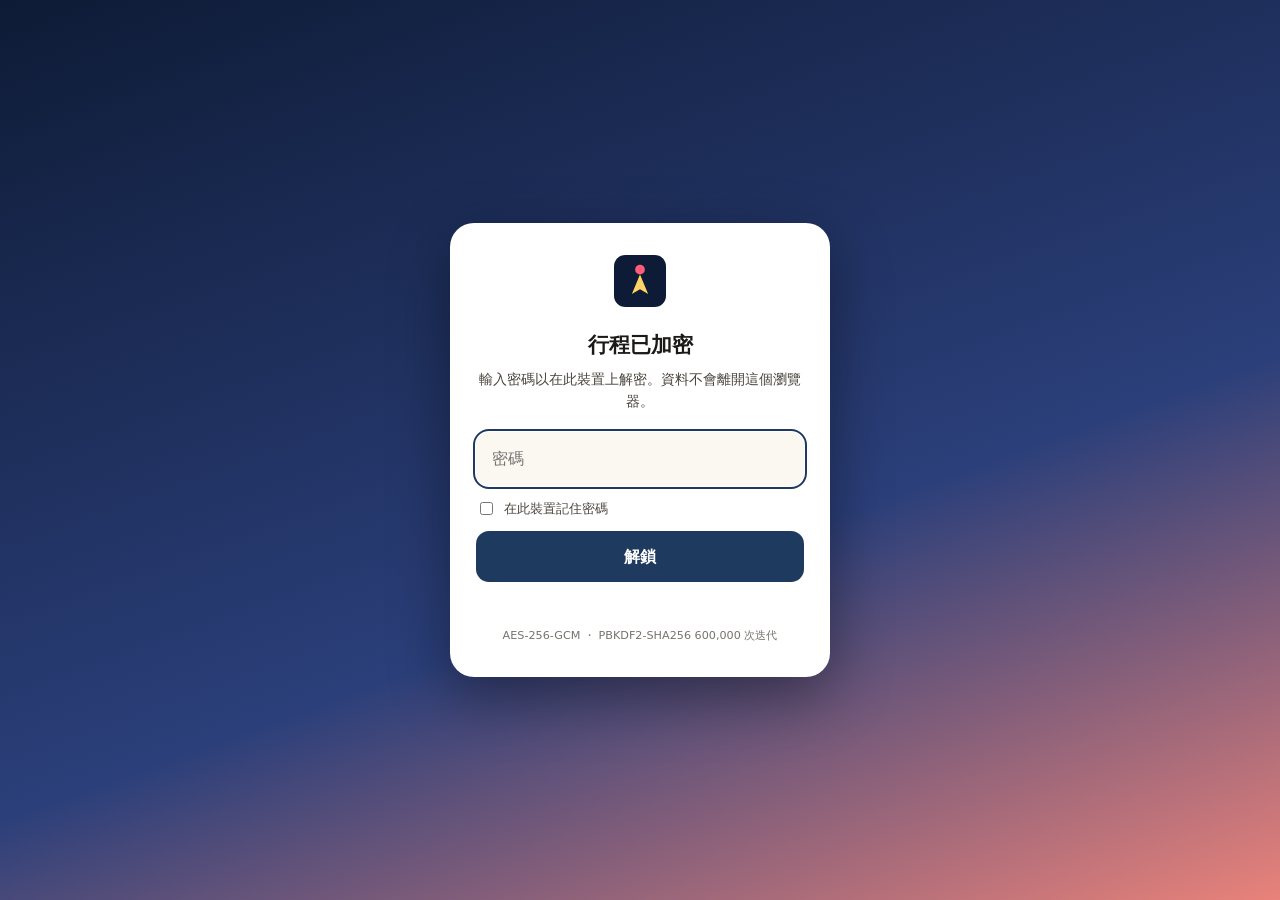
==== docs/index.html @ 2b0951d0 "Add encrypted static web version of the itinerary The Android APK could not be delivered to a phone " ====
<!DOCTYPE html>
<html lang="zh-Hant">
<head>
<meta charset="utf-8">
<meta name="viewport" content="width=device-width, initial-scale=1, viewport-fit=cover">
<!--
  攻擊面最小化：只允許同源資源，無任何第三方來源，
  禁止 inline script／eval、禁止被 iframe 嵌入、禁止表單送出。
-->
<meta http-equiv="Content-Security-Policy" content="
  default-src 'none';
  script-src 'self';
  style-src 'self';
  img-src 'self' data:;
  connect-src 'self';
  font-src 'self';
  base-uri 'none';
  form-action 'none';
  frame-ancestors 'none';
  object-src 'none';
  manifest-src 'self'">
<meta name="robots" content="noindex, nofollow, noarchive, nosnippet, noimageindex">
<meta name="referrer" content="no-referrer">
<meta name="color-scheme" content="light dark">
<meta name="theme-color" content="#0E1B36">
<title>行程</title>
<link rel="stylesheet" href="style.css">
<link rel="icon" href="data:image/svg+xml,<svg xmlns='http://www.w3.org/2000/svg' viewBox='0 0 32 32'><rect width='32' height='32' rx='7' fill='%230E1B36'/><circle cx='16' cy='9' r='3' fill='%23FF5C7A'/><path d='M16 12 L21 24 L16 21 L11 24 Z' fill='%23FFD166'/></svg>">
</head>
<body>

<!-- 解鎖畫面：資料在通過這一關之前都還是密文 -->
<div id="lock">
  <div class="lock-card">
    <div class="lock-mark" aria-hidden="true">
      <svg viewBox="0 0 32 32" width="52" height="52">
        <rect width="32" height="32" rx="7" fill="#0E1B36"/>
        <circle cx="16" cy="9" r="3" fill="#FF5C7A"/>
        <path d="M16 12 L21 24 L16 21 L11 24 Z" fill="#FFD166"/>
      </svg>
    </div>
    <h1>行程已加密</h1>
    <p class="lock-hint">輸入密碼以在此裝置上解密。資料不會離開這個瀏覽器。</p>
    <form id="lock-form" autocomplete="off">
      <input id="pass" type="password" placeholder="密碼" autocomplete="current-password"
             spellcheck="false" autocapitalize="none" aria-label="密碼">
      <label class="remember">
        <input type="checkbox" id="remember"> 在此裝置記住密碼
      </label>
      <button type="submit" id="unlock">解鎖</button>
    </form>
    <p id="lock-err" class="lock-err" role="alert"></p>
    <p class="lock-foot">AES-256-GCM ・ PBKDF2-SHA256 600,000 次迭代</p>
  </div>
</div>

<!-- 主畫面 -->
<div id="app" hidden>
  <main id="view"></main>
  <nav id="tabs">
    <button data-route="#/home" class="tab">
      <svg viewBox="0 0 24 24" aria-hidden="true"><path d="M7 2v2H4a2 2 0 0 0-2 2v14a2 2 0 0 0 2 2h16a2 2 0 0 0 2-2V6a2 2 0 0 0-2-2h-3V2h-2v2H9V2H7zm13 8v10H4V10h16z"/></svg>
      <span>行程</span>
    </button>
    <button data-route="#/spots" class="tab">
      <svg viewBox="0 0 24 24" aria-hidden="true"><path d="M12 2a10 10 0 1 0 0 20 10 10 0 0 0 0-20zm3.5 6.5-2 5-5 2 2-5 5-2z"/></svg>
      <span>景點</span>
    </button>
    <button data-route="#/checklist" class="tab">
      <svg viewBox="0 0 24 24" aria-hidden="true"><path d="M19 3H5a2 2 0 0 0-2 2v14a2 2 0 0 0 2 2h14a2 2 0 0 0 2-2V5a2 2 0 0 0-2-2zm-9 14-4-4 1.4-1.4L10 14.2l6.6-6.6L18 9l-8 8z"/></svg>
      <span>準備</span>
    </button>
  </nav>
</div>

<script src="app.js"></script>
</body>
</html>
---- docs/style.css ----
/* 東京2026 — 行程網站。配色沿用 App 的 Material 3 色盤。 */

:root {
  --primary: #1E3A5F;
  --on-primary: #ffffff;
  --secondary: #E8607A;
  --tertiary: #E0A32E;
  --bg: #FBF7F1;
  --on-bg: #1B1A18;
  --surface: #ffffff;
  --on-surface: #1B1A18;
  --surface-variant: #EFE7DA;
  --on-surface-variant: #4A453D;
  --ok: #2FA85F;
  --radius: 18px;
  --shadow: 0 1px 3px rgba(0,0,0,.10), 0 6px 18px rgba(0,0,0,.05);
  --tabbar: 62px;
}

@media (prefers-color-scheme: dark) {
  :root {
    --primary: #9EC1F0;
    --on-primary: #0B1B2E;
    --secondary: #FF97AA;
    --tertiary: #E0A32E;
    --bg: #14161A;
    --on-bg: #ECE6DE;
    --surface: #1D2026;
    --on-surface: #ECE6DE;
    --surface-variant: #2A2F38;
    --on-surface-variant: #C7C1B8;
    --shadow: 0 1px 3px rgba(0,0,0,.5), 0 6px 18px rgba(0,0,0,.35);
  }
}

* { box-sizing: border-box; -webkit-tap-highlight-color: transparent; }

html, body {
  margin: 0; padding: 0;
  background: var(--bg); color: var(--on-bg);
  font-family: system-ui, -apple-system, "Noto Sans TC", "Hiragino Sans",
               "Microsoft JhengHei", sans-serif;
  line-height: 1.6;
  overscroll-behavior-y: none;
}

button { font: inherit; color: inherit; cursor: pointer; }
a { color: var(--primary); }

/* ---------- 解鎖畫面 ---------- */
#lock {
  position: fixed; inset: 0; z-index: 100;
  display: flex; align-items: center; justify-content: center;
  padding: 24px;
  background: linear-gradient(160deg, #0E1B36, #2B3F7A 60%, #E9827A);
}
.lock-card {
  width: 100%; max-width: 380px;
  background: var(--surface); color: var(--on-surface);
  border-radius: 24px; padding: 32px 26px;
  box-shadow: 0 20px 60px rgba(0,0,0,.4);
  text-align: center;
}
.lock-mark { margin-bottom: 14px; }
.lock-card h1 { margin: 0 0 6px; font-size: 1.3rem; }
.lock-hint { margin: 0 0 20px; font-size: .86rem; color: var(--on-surface-variant); }
#lock-form { display: flex; flex-direction: column; gap: 12px; }
#pass {
  font: inherit; padding: 13px 15px;
  border: 1.5px solid var(--surface-variant); border-radius: 13px;
  background: var(--bg); color: var(--on-bg);
}
#pass:focus { outline: 2px solid var(--primary); outline-offset: 1px; border-color: transparent; }
.remember {
  display: flex; align-items: center; gap: 8px;
  font-size: .82rem; color: var(--on-surface-variant); text-align: left;
}
#unlock {
  padding: 13px; border: 0; border-radius: 13px;
  background: var(--primary); color: var(--on-primary); font-weight: 700;
}
#unlock:disabled { opacity: .6; }
.lock-err { min-height: 1.2em; margin: 12px 0 0; color: var(--secondary); font-size: .85rem; }
.lock-foot { margin: 16px 0 0; font-size: .7rem; color: var(--on-surface-variant); opacity: .75; }

/* ---------- 版面 ---------- */
#view { padding-bottom: calc(var(--tabbar) + env(safe-area-inset-bottom) + 16px); }

#tabs {
  position: fixed; left: 0; right: 0; bottom: 0; z-index: 50;
  display: flex; background: var(--surface);
  border-top: 1px solid var(--surface-variant);
  padding-bottom: env(safe-area-inset-bottom);
}
.tab {
  flex: 1; border: 0; background: none;
  display: flex; flex-direction: column; align-items: center; gap: 2px;
  padding: 8px 0 6px; color: var(--on-surface-variant); font-size: .7rem;
}
.tab svg { width: 23px; height: 23px; fill: currentColor; }
.tab[aria-current="page"] { color: var(--primary); font-weight: 700; }

/* ---------- 主視覺 ---------- */
.hero { position: relative; height: 210px; overflow: hidden; }
.hero.small { height: 130px; }
.hero img { width: 100%; height: 100%; object-fit: cover; display: block; }
.hero .scrim {
  position: absolute; inset: 0;
  background: linear-gradient(to bottom, transparent 0%, rgba(0,0,0,.15) 45%, rgba(0,0,0,.62) 100%);
}
.hero .cap { position: absolute; left: 20px; bottom: 16px; right: 20px; color: #fff; }
.hero .cap h1 { margin: 0; font-size: 1.35rem; }
.hero .cap h2 { margin: 0; font-size: 1.05rem; }
.hero .cap p { margin: 2px 0 0; font-size: .85rem; opacity: .92; }
.hero .corner { position: absolute; top: 12px; right: 12px; }

/* ---------- 元件 ---------- */
.card {
  background: var(--surface); border-radius: var(--radius);
  margin: 12px 16px; box-shadow: var(--shadow); overflow: hidden;
}
.card.tap { cursor: pointer; }
.card-pad { padding: 16px; }

.card-title {
  display: flex; align-items: center; gap: 8px;
  font-weight: 700; margin-bottom: 10px;
}
.card-title::before {
  content: ""; width: 4px; height: 18px; border-radius: 2px;
  background: var(--accent, var(--primary));
}

.pill {
  display: inline-block; padding: 4px 10px; border-radius: 999px;
  font-size: .74rem; font-weight: 500; white-space: nowrap;
}
.row { display: flex; gap: 8px; align-items: center; }
.wrap { flex-wrap: wrap; }
.scroll-x {
  display: flex; gap: 8px; overflow-x: auto; padding-bottom: 4px;
  scrollbar-width: none;
}
.scroll-x::-webkit-scrollbar { display: none; }

.section-title {
  margin: 20px 20px 2px; font-size: 1.15rem; font-weight: 700;
}

ul.bullets { margin: 0; padding: 0; list-style: none; }
ul.bullets li {
  display: flex; gap: 6px; margin-bottom: 8px; font-size: .9rem; line-height: 1.55;
}
ul.bullets li::before { content: attr(data-b); flex: none; opacity: .85; }
ul.bullets li:last-child { margin-bottom: 0; }

.stats { display: flex; gap: 10px; margin: 16px; }
.stat {
  flex: 1; background: var(--surface); border-radius: 16px;
  padding: 14px; box-shadow: var(--shadow);
}
.stat b { display: block; font-size: 1.3rem; }
.stat span { font-size: .74rem; color: var(--on-surface-variant); }

/* 展開／收合 */
details.exp { background: var(--surface); }
details.exp > summary {
  list-style: none; cursor: pointer; padding: 16px;
  display: flex; align-items: center; gap: 8px; font-weight: 700;
}
details.exp > summary::-webkit-details-marker { display: none; }
details.exp > summary::before {
  content: ""; width: 4px; height: 18px; border-radius: 2px;
  background: var(--accent, var(--primary)); flex: none;
}
details.exp > summary .chev { margin-left: auto; transition: transform .18s; }
details.exp[open] > summary .chev { transform: rotate(180deg); }
details.exp .body { padding: 0 16px 16px; }

/* 行程動線 */
.timeline { padding: 4px 0; }
.leg {
  display: flex; gap: 10px; padding: 8px 16px;
  font-size: .82rem; color: var(--on-surface-variant);
}
.leg .line { flex: none; width: 2px; background: var(--surface-variant); margin-left: 15px; }
.stop { display: flex; gap: 12px; padding: 4px 16px 4px; }
.stop .time {
  flex: none; width: 46px; font-weight: 700; color: var(--primary); font-size: .86rem; padding-top: 2px;
}
.stop .body { flex: 1; min-width: 0; }
.stop img, .stop .noimg {
  width: 100%; height: 92px; object-fit: cover; border-radius: 12px; display: block;
  background: var(--surface-variant);
}

/* 搜尋 */
.searchbar { padding: 12px 16px 4px; }
.searchbar input {
  width: 100%; font: inherit; padding: 12px 14px;
  border: 1.5px solid var(--surface-variant); border-radius: 13px;
  background: var(--surface); color: var(--on-surface);
}
.searchbar input:focus { outline: 2px solid var(--primary); outline-offset: 1px; }

.chips { display: flex; gap: 7px; overflow-x: auto; padding: 10px 16px; scrollbar-width: none; }
.chips::-webkit-scrollbar { display: none; }
.chip {
  border: 1.5px solid var(--surface-variant); background: var(--surface);
  border-radius: 999px; padding: 6px 13px; font-size: .8rem; white-space: nowrap;
}
.chip[aria-pressed="true"] { background: var(--primary); color: var(--on-primary); border-color: var(--primary); }

/* 景點列 */
.spot-row { display: flex; gap: 12px; align-items: center; padding: 10px 16px; }
.spot-row img, .spot-row .noimg {
  width: 66px; height: 66px; flex: none; object-fit: cover; border-radius: 13px;
  background: var(--surface-variant);
}
.spot-row .meta { flex: 1; min-width: 0; }
.spot-row .meta b { display: block; }
.spot-row .meta small { color: var(--on-surface-variant); }

/* 頂列 */
.topbar {
  position: sticky; top: 0; z-index: 20;
  display: flex; align-items: center; gap: 6px;
  padding: 10px 8px; background: var(--bg);
  border-bottom: 1px solid var(--surface-variant);
}
.topbar h2 { flex: 1; margin: 0; font-size: 1.02rem; min-width: 0;
  overflow: hidden; text-overflow: ellipsis; white-space: nowrap; }
.iconbtn {
  border: 0; background: none; padding: 8px; border-radius: 50%;
  display: inline-flex; line-height: 0;
}
.iconbtn svg { width: 23px; height: 23px; fill: currentColor; }
.iconbtn:hover { background: var(--surface-variant); }

/* 動作按鈕 */
.actions { display: flex; gap: 10px; padding: 16px; }
.btn {
  flex: 1; border: 0; border-radius: 14px; padding: 11px 8px;
  display: inline-flex; align-items: center; justify-content: center; gap: 6px;
  font-size: .88rem; font-weight: 600; text-decoration: none;
  background: var(--primary); color: var(--on-primary);
}
.btn.outline { background: transparent; color: var(--primary); box-shadow: inset 0 0 0 1.5px var(--primary); }
.btn.gold { background: var(--tertiary); color: #1B1A18; }
.btn svg { width: 17px; height: 17px; fill: currentColor; }

/* 清單 */
.check-item { display: flex; gap: 12px; padding: 12px 16px; align-items: flex-start; }
.check-item .box {
  flex: none; width: 22px; height: 22px; border-radius: 6px; margin-top: 2px;
  border: 2px solid var(--on-surface-variant); display: grid; place-items: center;
}
.check-item[aria-checked="true"] .box { background: var(--ok); border-color: var(--ok); }
.check-item[aria-checked="true"] .box svg { display: block; }
.check-item .box svg { display: none; width: 14px; height: 14px; fill: #fff; }
.check-item[aria-checked="true"] .txt { text-decoration: line-through; opacity: .55; }
.check-item .txt { font-size: .9rem; }

.bar { height: 8px; border-radius: 4px; background: var(--primary); opacity: .78; }
.bar-track { flex: 1; height: 8px; border-radius: 4px; background: var(--surface-variant); overflow: hidden; }

.foot { padding: 20px; font-size: .78rem; color: var(--on-surface-variant); }
.credit { padding: 6px 20px 0; font-size: .72rem; color: var(--on-surface-variant); }
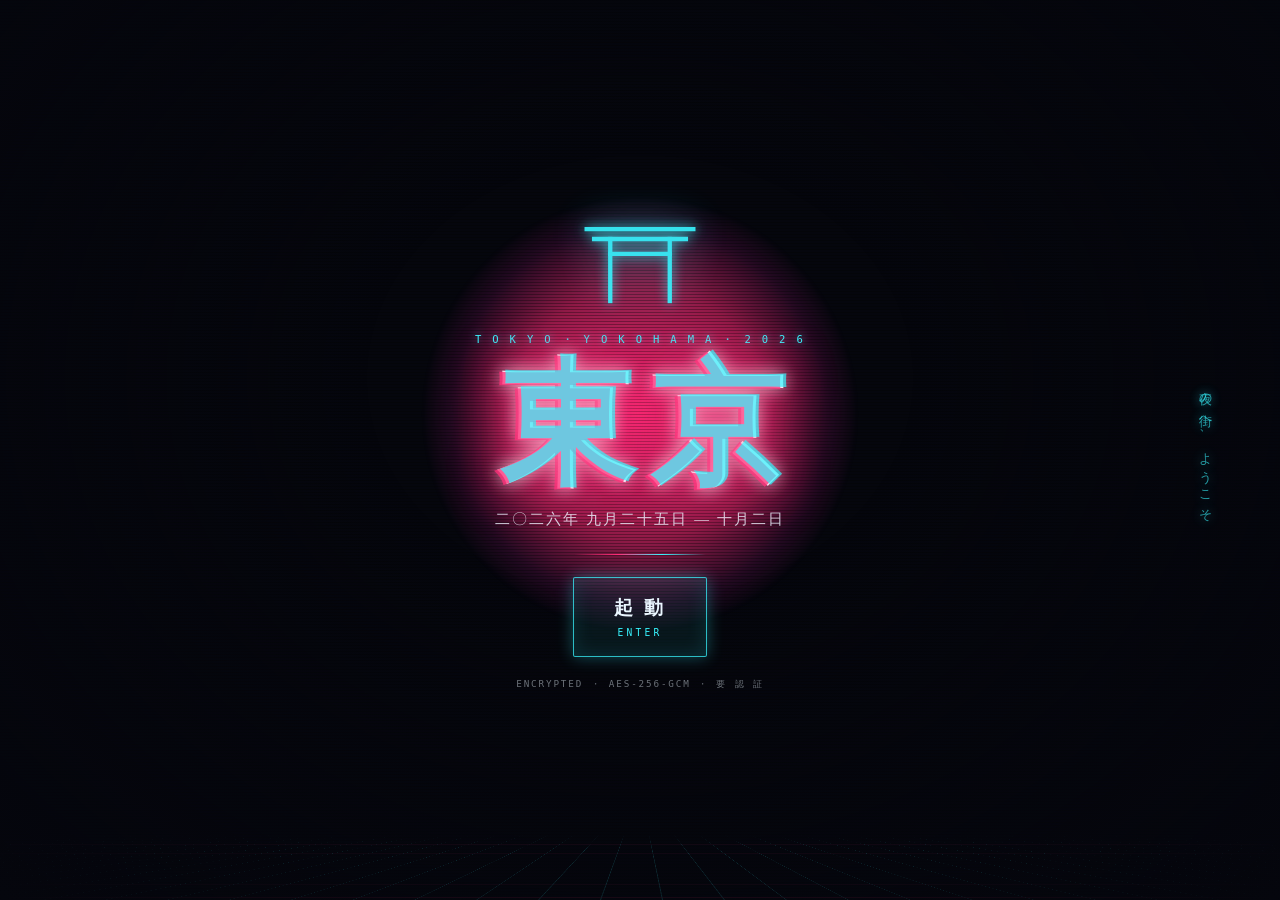
==== commit 6717e0b8: "Add a cyberpunk entry screen ahead of the unlock The site opened straight onto the password prompt, " ====
--- a/docs/index.html
+++ b/docs/index.html
@@ -16,9 +16,10 @@
   font-src 'self';
   base-uri 'none';
   form-action 'none';
-  frame-ancestors 'none';
   object-src 'none';
   manifest-src 'self'">
+<!-- frame-ancestors 依規格只有經 HTTP 標頭下達才有效，而 GitHub Pages 無法自訂標頭；
+     防點擊劫持改由 app.js 開頭的 frame guard 負責。 -->
 <meta name="robots" content="noindex, nofollow, noarchive, nosnippet, noimageindex">
 <meta name="referrer" content="no-referrer">
 <meta name="color-scheme" content="light dark">
@@ -29,8 +30,44 @@
 </head>
 <body>
 
+<!-- 入口畫面：點擊「起動」之後才進入解鎖，行程在此之前完全不出現。
+     視覺全以 CSS 與 inline SVG 繪製，未引入任何外部字型或圖檔（CSP 只允許同源）。 -->
+<div id="gate">
+  <div class="gate-bg" aria-hidden="true">
+    <div class="gate-sun"></div>
+    <div class="gate-grid"></div>
+    <div class="gate-scan"></div>
+    <div class="gate-vignette"></div>
+  </div>
+
+  <div class="gate-inner">
+    <div aria-hidden="true" class="gate-torii">
+      <svg viewBox="0 0 200 160">
+        <g fill="none" stroke="currentColor" stroke-width="7" stroke-linecap="square">
+          <path d="M14 34 H186"/>
+          <path d="M26 50 H174"/>
+          <path d="M52 50 V150"/>
+          <path d="M148 50 V150"/>
+          <path d="M52 74 H148"/>
+        </g>
+      </svg>
+    </div>
+    <p class="gate-kicker">T O K Y O ・ Y O K O H A M A ・ 2 0 2 6</p>
+    <h1 class="gate-title" data-text="東京">東京</h1>
+    <p class="gate-sub">二〇二六年 九月二十五日 — 十月二日</p>
+    <p class="gate-rule" aria-hidden="true"></p>
+    <button id="gate-enter" class="gate-enter" type="button">
+      <span class="gate-enter-ja">起 動</span>
+      <span class="gate-enter-en">ENTER</span>
+    </button>
+    <p class="gate-foot">ENCRYPTED ・ AES-256-GCM ・ 要 認 証</p>
+  </div>
+
+  <p class="gate-vert" aria-hidden="true">夜の街へ、ようこそ</p>
+</div>
+
 <!-- 解鎖畫面：資料在通過這一關之前都還是密文 -->
-<div id="lock">
+<div id="lock" hidden>
   <div class="lock-card">
     <div class="lock-mark" aria-hidden="true">
       <svg viewBox="0 0 32 32" width="52" height="52">
--- a/docs/style.css
+++ b/docs/style.css
@@ -12,6 +12,7 @@
   --surface-variant: #EFE7DA;
   --on-surface-variant: #4A453D;
   --ok: #2FA85F;
+  --eat: #C8791E;
   --radius: 18px;
   --shadow: 0 1px 3px rgba(0,0,0,.10), 0 6px 18px rgba(0,0,0,.05);
   --tabbar: 62px;
@@ -29,11 +30,19 @@
     --on-surface: #ECE6DE;
     --surface-variant: #2A2F38;
     --on-surface-variant: #C7C1B8;
+    --eat: #E9A94C;
     --shadow: 0 1px 3px rgba(0,0,0,.5), 0 6px 18px rgba(0,0,0,.35);
   }
 }
 
 * { box-sizing: border-box; -webkit-tap-highlight-color: transparent; }
+
+/* 圖片一律不得超出容器；未套用尺寸規則時也不會撐破版面 */
+img { max-width: 100%; }
+
+/* SVG 沒有明確尺寸時會以預設值撐破版面（.chev 就曾如此）。
+   這是保底值，個別規則仍可覆寫。 */
+svg { width: 22px; height: 22px; flex: none; }
 
 html, body {
   margin: 0; padding: 0;
@@ -62,6 +71,7 @@
   text-align: center;
 }
 .lock-mark { margin-bottom: 14px; }
+.lock-mark svg { width: 52px; height: 52px; }   /* 覆寫全域 svg 保底尺寸 */
 .lock-card h1 { margin: 0 0 6px; font-size: 1.3rem; }
 .lock-hint { margin: 0 0 20px; font-size: .86rem; color: var(--on-surface-variant); }
 #lock-form { display: flex; flex-direction: column; gap: 12px; }
@@ -102,11 +112,13 @@
 
 /* ---------- 主視覺 ---------- */
 .hero { position: relative; height: 210px; overflow: hidden; }
-.hero.small { height: 130px; }
-.hero img { width: 100%; height: 100%; object-fit: cover; display: block; }
+.hero.small { height: 150px; }
+/* 有照片時是 <img>，沒有照片時是漸層的 <div class="noimg">，兩者都要撐滿 */
+.hero img, .hero .noimg { width: 100%; height: 100%; object-fit: cover; display: block; }
 .hero .scrim {
   position: absolute; inset: 0;
-  background: linear-gradient(to bottom, transparent 0%, rgba(0,0,0,.15) 45%, rgba(0,0,0,.62) 100%);
+  background: linear-gradient(to bottom,
+    transparent 0%, rgba(0,0,0,.18) 32%, rgba(0,0,0,.52) 66%, rgba(0,0,0,.76) 100%);
 }
 .hero .cap { position: absolute; left: 20px; bottom: 16px; right: 20px; color: #fff; }
 .hero .cap h1 { margin: 0; font-size: 1.35rem; }
@@ -173,7 +185,10 @@
   content: ""; width: 4px; height: 18px; border-radius: 2px;
   background: var(--accent, var(--primary)); flex: none;
 }
-details.exp > summary .chev { margin-left: auto; transition: transform .18s; }
+details.exp > summary .chev {
+  margin-left: auto; flex: none; width: 22px; height: 22px;
+  fill: var(--on-surface-variant); transition: transform .18s;
+}
 details.exp[open] > summary .chev { transform: rotate(180deg); }
 details.exp .body { padding: 0 16px 16px; }
 
@@ -191,6 +206,12 @@
 .stop .body { flex: 1; min-width: 0; }
 .stop img, .stop .noimg {
   width: 100%; height: 92px; object-fit: cover; border-radius: 12px; display: block;
+  background: var(--surface-variant);
+}
+
+/* 首頁日卡片裡的橫向縮圖（96px 寬的格子） */
+.thumb {
+  width: 100%; height: 60px; object-fit: cover; border-radius: 12px; display: block;
   background: var(--surface-variant);
 }
 
@@ -266,3 +287,307 @@
 
 .foot { padding: 20px; font-size: .78rem; color: var(--on-surface-variant); }
 .credit { padding: 6px 20px 0; font-size: .72rem; color: var(--on-surface-variant); }
+
+/* ============ 主視覺插畫 ============ */
+.hero.illus { height: 210px; background: #F3D9C8; }
+.hero.illus img { object-position: center 38%; }
+/* 插畫底部是淺色波紋，需要比照片更深的漸層才壓得住白字 */
+.hero.illus .scrim {
+  background: linear-gradient(to bottom,
+    transparent 0%, rgba(30, 42, 58, .10) 40%,
+    rgba(30, 42, 58, .48) 74%, rgba(22, 32, 46, .74) 100%);
+}
+.hero.illus .cap { text-shadow: 0 1px 8px rgba(20, 28, 40, .55); }
+.hero.zoomable { cursor: zoom-in; }
+
+/* ============ 打卡進度環 ============ */
+.ringwrap { line-height: 0; }
+.ring { width: 46px; height: 46px; }
+.ring .track { fill: none; stroke: var(--surface-variant); stroke-width: 5; }
+.ring .fill {
+  fill: none; stroke: var(--primary); stroke-width: 5; stroke-linecap: round;
+  transform: rotate(-90deg); transform-origin: 50% 50%;
+  transition: stroke-dashoffset .9s cubic-bezier(.2,.8,.2,1);
+}
+.ring .rt {
+  font-size: 13px; font-weight: 700; fill: var(--on-surface);
+  text-anchor: middle; dominant-baseline: central;
+}
+.accent-gold { color: var(--tertiary); }
+.accent-pink { color: var(--secondary); }
+
+/* ============ 色系提示清單 ============ */
+ul.notes { margin: 0; padding: 0; list-style: none; }
+ul.notes li {
+  display: flex; gap: 9px; align-items: flex-start;
+  padding: 7px 0; font-size: .88rem; line-height: 1.6;
+}
+ul.notes li + li { border-top: 1px solid color-mix(in srgb, var(--on-surface-variant) 14%, transparent); }
+.ni { width: 17px; height: 17px; flex: none; margin-top: 3px; }
+
+/* ============ 重點格線 ============ */
+dl.facts {
+  display: grid; grid-template-columns: auto 1fr; gap: 9px 12px;
+  margin: 0; align-items: baseline;
+}
+dl.facts dt {
+  display: flex; align-items: center; gap: 6px;
+  font-size: .8rem; font-weight: 600; color: var(--on-surface-variant); white-space: nowrap;
+}
+dl.facts dd { margin: 0; font-size: .88rem; line-height: 1.55; }
+.fi { width: 16px; height: 16px; flex: none; }
+
+/* ============ 可收合區塊 ============ */
+details.exp > summary .eh { width: 19px; height: 19px; flex: none; }
+details.exp > summary .et { font-weight: 700; }
+details.exp > summary::before { display: none; }
+details.exp .body { animation: slidein .22s ease; }
+@keyframes slidein { from { opacity: 0; transform: translateY(-5px); } to { opacity: 1; transform: none; } }
+
+/* ============ 移動時間長條 ============ */
+.barrow { display: flex; gap: 8px; align-items: center; margin-bottom: 9px; }
+.blabel { width: 30px; font-weight: 700; color: var(--primary); font-size: .8rem; }
+.bval { font-size: .78rem; color: var(--on-surface-variant); width: 50px; text-align: right; }
+.bar { width: 0; transition: width .8s cubic-bezier(.2,.8,.2,1); }
+
+.dsum { font-size: .84rem; color: var(--on-surface-variant); margin-top: 2px; }
+.hint {
+  margin: 10px 0 0; font-size: .78rem; line-height: 1.5;
+  color: var(--on-surface-variant);
+}
+
+/* ============ 文字截斷，維持可掃讀 ============ */
+.clamp2 {
+  display: -webkit-box; -webkit-line-clamp: 2; -webkit-box-orient: vertical;
+  overflow: hidden;
+}
+
+/* ============ 互動回饋 ============ */
+.tap, .card.tap, details.exp > summary, .chip, .btn, .spot-row, .check-item, .stop {
+  transition: transform .12s ease, background-color .15s ease, box-shadow .15s ease;
+}
+.tap:active, .card.tap:active, .btn:active, .stat.tap:active { transform: scale(.977); }
+.spot-row:active, .check-item:active, .stop:active { background: var(--surface-variant); }
+details.exp > summary:active { background: color-mix(in srgb, var(--accent) 8%, transparent); }
+
+#view { opacity: 0; transform: translateY(6px); }
+#view.in { opacity: 1; transform: none; transition: opacity .24s ease, transform .24s ease; }
+
+@media (prefers-reduced-motion: reduce) {
+  *, *::before, *::after { animation-duration: .01ms !important; transition-duration: .01ms !important; }
+  #view { opacity: 1; transform: none; }
+  .bar { transition: none; }
+}
+
+/* ============ 照片全螢幕 ============ */
+.lb {
+  position: fixed; inset: 0; z-index: 200;
+  display: flex; flex-direction: column; align-items: center; justify-content: center;
+  gap: 12px; padding: 20px; background: rgba(10, 10, 14, .93);
+  opacity: 0; transition: opacity .2s ease; cursor: zoom-out;
+}
+.lb.on { opacity: 1; }
+.lb img {
+  max-width: 100%; max-height: 76vh; border-radius: 12px;
+  transform: scale(.97); transition: transform .22s cubic-bezier(.2,.8,.2,1);
+}
+.lb.on img { transform: none; }
+.lb-c { margin: 0; color: #d8d2ca; font-size: .74rem; text-align: center; }
+.lb-x { position: absolute; top: 12px; right: 12px; color: #fff; }
+
+/* ---------- 入口畫面（和風 × 賽博龐克） ----------
+   全部以 CSS 與 inline SVG 繪製：CSP 的 default-src 'none' 不允許任何外部
+   字型或圖檔，因此字體只能取系統既有的明朝／黑體，霓虹與網格一律用漸層做。 */
+
+#gate {
+  position: fixed; inset: 0; z-index: 200;
+  display: flex; align-items: center; justify-content: center;
+  overflow: hidden;
+  background: #05060D;
+  color: #EAF6FF;
+  opacity: 1;
+  transition: opacity .38s ease, transform .38s ease;
+}
+#gate.out { opacity: 0; transform: scale(1.06); pointer-events: none; }
+
+.gate-bg { position: absolute; inset: 0; }
+
+/* 日の丸：霓虹桃紅的圓，是整個畫面唯一的光源 */
+.gate-sun {
+  position: absolute; left: 50%; top: 46%;
+  width: min(78vw, 430px); aspect-ratio: 1;
+  transform: translate(-50%, -50%);
+  border-radius: 50%;
+  background:
+    radial-gradient(circle at 50% 50%,
+      rgba(255,45,120,.95) 0%, rgba(255,45,120,.55) 42%,
+      rgba(120,20,90,.28) 62%, rgba(0,0,0,0) 72%);
+  filter: blur(2px);
+}
+
+/* 鳥居：站在圓前的剪影，描邊發青色霓虹光 */
+/* 置於內容流中而非絕對定位：鳥居當背景時，橫樑會隨視窗尺寸壓到標題上，
+   且標題在大螢幕會高過開口，無法只靠一組位移值同時對準手機與桌面。 */
+.gate-torii {
+  width: clamp(92px, 26vw, 124px);
+  margin: 0 auto 16px;
+  color: #38F5FF;
+  opacity: .92;
+}
+.gate-torii svg {          /* 覆寫全域 svg 22px 保底尺寸 */
+  width: 100%; height: auto;
+  filter: drop-shadow(0 0 6px rgba(56,245,255,.9))
+          drop-shadow(0 0 22px rgba(56,245,255,.45));
+}
+
+/* 透視地面網格 */
+.gate-grid {
+  position: absolute; left: -50%; right: -50%; bottom: 0; height: 52%;
+  background-image:
+    repeating-linear-gradient(to right,
+      rgba(56,245,255,.34) 0 1px, transparent 1px 62px),
+    repeating-linear-gradient(to bottom,
+      rgba(255,45,120,.30) 0 1px, transparent 1px 46px);
+  transform: perspective(300px) rotateX(70deg);
+  transform-origin: 50% 100%;
+  mask-image: linear-gradient(to bottom, transparent, #000 42%);
+  -webkit-mask-image: linear-gradient(to bottom, transparent, #000 42%);
+}
+
+/* CRT 掃描線 */
+.gate-scan {
+  position: absolute; inset: 0;
+  background: repeating-linear-gradient(
+    to bottom, rgba(0,0,0,.32) 0 1px, transparent 1px 3px);
+  mix-blend-mode: multiply;
+}
+.gate-vignette {
+  position: absolute; inset: 0;
+  background: radial-gradient(ellipse at 50% 42%,
+    transparent 30%, rgba(5,6,13,.72) 78%, #05060D 100%);
+}
+
+.gate-inner {
+  position: relative;
+  padding: 24px;
+  text-align: center;
+}
+
+.gate-kicker {
+  margin: 0 0 10px;
+  font-family: ui-monospace, SFMono-Regular, Menlo, Consolas, monospace;
+  font-size: .66rem; letter-spacing: .22em;
+  color: #38F5FF;
+  text-shadow: 0 0 10px rgba(56,245,255,.75);
+}
+
+/* 標題以明朝體排出和風骨架，再用前後兩層做霓虹色差 */
+.gate-title {
+  position: relative;
+  margin: 0;
+  font-family: "Hiragino Mincho ProN", "Yu Mincho", YuMincho,
+               "Noto Serif JP", "Noto Serif TC", "Songti TC", serif;
+  font-size: clamp(4.2rem, 22vw, 8.5rem);
+  font-weight: 600;
+  line-height: 1;
+  letter-spacing: .1em;
+  text-indent: .1em;              /* 補回字距造成的右偏 */
+  color: #F7FBFF;
+  text-shadow: 0 0 18px rgba(255,255,255,.35),
+               0 0 52px rgba(255,45,120,.55);
+}
+.gate-title::before,
+.gate-title::after {
+  content: attr(data-text);
+  position: absolute; inset: 0;
+  text-indent: .1em;
+}
+.gate-title::before { color: #FF2D78; transform: translate(-3px, 1px); opacity: .82; }
+.gate-title::after  { color: #38F5FF; transform: translate(3px, -1px); opacity: .72; }
+
+.gate-sub {
+  margin: 14px 0 0;
+  font-family: "Hiragino Mincho ProN", "Yu Mincho", YuMincho,
+               "Noto Serif JP", "Noto Serif TC", serif;
+  font-size: .92rem; letter-spacing: .14em;
+  color: rgba(234,246,255,.86);
+}
+
+.gate-rule {
+  width: 132px; height: 1px; margin: 22px auto;
+  background: linear-gradient(to right, transparent, #FF2D78, #38F5FF, transparent);
+}
+
+.gate-enter {
+  display: inline-flex; flex-direction: column; align-items: center; gap: 3px;
+  padding: 15px 40px;
+  background: rgba(56,245,255,.07);
+  border: 1px solid rgba(56,245,255,.75);
+  border-radius: 2px;
+  color: #EAF6FF;
+  box-shadow: 0 0 16px rgba(56,245,255,.32), inset 0 0 20px rgba(56,245,255,.12);
+  transition: background .2s ease, box-shadow .2s ease, color .2s ease;
+}
+.gate-enter-ja {
+  font-family: "Hiragino Mincho ProN", "Yu Mincho", YuMincho,
+               "Noto Serif JP", "Noto Serif TC", serif;
+  font-size: 1.16rem; font-weight: 600; letter-spacing: .16em;
+}
+.gate-enter-en {
+  font-family: ui-monospace, SFMono-Regular, Menlo, Consolas, monospace;
+  font-size: .6rem; letter-spacing: .34em;
+  color: #38F5FF;
+}
+.gate-enter:hover, .gate-enter:focus-visible {
+  background: rgba(56,245,255,.18);
+  box-shadow: 0 0 26px rgba(56,245,255,.6), inset 0 0 26px rgba(56,245,255,.2);
+  outline: none;
+}
+.gate-enter:active { transform: translateY(1px); }
+
+.gate-foot {
+  margin: 20px 0 0;
+  font-family: ui-monospace, SFMono-Regular, Menlo, Consolas, monospace;
+  font-size: .58rem; letter-spacing: .2em;
+  color: rgba(234,246,255,.45);
+}
+
+/* 直書標語：和風的關鍵，靠右垂直排列 */
+.gate-vert {
+  position: absolute; right: 5vw; top: 50%;
+  transform: translateY(-50%);
+  margin: 0;
+  writing-mode: vertical-rl;
+  font-family: "Hiragino Mincho ProN", "Yu Mincho", YuMincho,
+               "Noto Serif JP", "Noto Serif TC", serif;
+  font-size: .82rem; letter-spacing: .3em;
+  color: rgba(56,245,255,.62);
+  text-shadow: 0 0 12px rgba(56,245,255,.45);
+}
+@media (max-width: 380px) { .gate-vert { display: none; } }
+
+/* 動態效果：霓虹呼吸與偶發的訊號故障 */
+@keyframes gate-pulse {
+  0%, 100% { opacity: .92; }
+  50%      { opacity: .66; }
+}
+@keyframes gate-glitch {
+  0%, 92%, 100% { transform: translate(-3px, 1px); }
+  94%           { transform: translate(-8px, -2px) skewX(-6deg); }
+  96%           { transform: translate(-1px, 3px) skewX(4deg); }
+}
+@keyframes gate-glitch-alt {
+  0%, 92%, 100% { transform: translate(3px, -1px); }
+  94%           { transform: translate(8px, 2px) skewX(6deg); }
+  96%           { transform: translate(1px, -3px) skewX(-4deg); }
+}
+@media (prefers-reduced-motion: no-preference) {
+  .gate-torii { animation: gate-pulse 3.4s ease-in-out infinite; }
+  .gate-title::before { animation: gate-glitch 5.5s steps(1, end) infinite; }
+  .gate-title::after  { animation: gate-glitch-alt 5.5s steps(1, end) infinite; }
+}
+
+/* 窄螢幕：kicker 的寬字距會斷成兩行，收緊以維持單行 */
+@media (max-width: 400px) {
+  .gate-kicker { font-size: .56rem; letter-spacing: .13em; }
+}
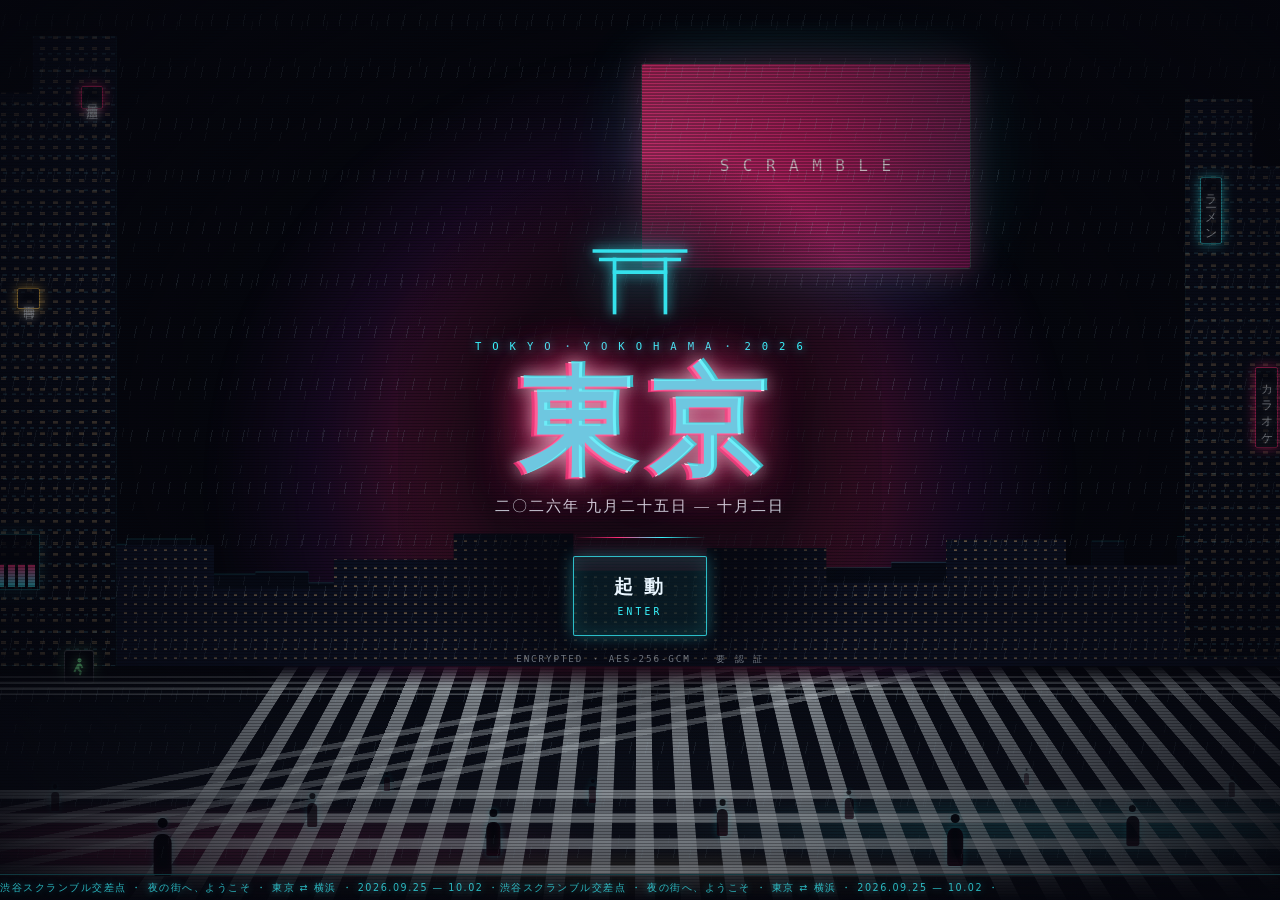
==== commit ca1c5a46: "Rebuild the entry screen as a moving Shibuya scramble crossing The gate was a static neon still. It " ====
--- a/docs/index.html
+++ b/docs/index.html
@@ -30,12 +30,92 @@
 </head>
 <body>
 
-<!-- 入口畫面：點擊「起動」之後才進入解鎖，行程在此之前完全不出現。
-     視覺全以 CSS 與 inline SVG 繪製，未引入任何外部字型或圖檔（CSP 只允許同源）。 -->
+<!-- 入口畫面：渋谷スクランブル交差点。點擊「起動」之後才進入解鎖，
+     行程在此之前完全不出現。視覺全以 CSS 與 inline SVG 繪製，
+     未引入任何外部字型或圖檔（CSP 只允許同源）。 -->
 <div id="gate">
   <div class="gate-bg" aria-hidden="true">
     <div class="gate-sun"></div>
-    <div class="gate-grid"></div>
+
+    <!-- 遠景天際線 -->
+    <svg class="sc-skyline" viewBox="0 0 1200 300" preserveAspectRatio="none">
+      <path d="M0 300 L0 111 L40 111 L40 165 L108 165 L108 171 L154 171 L154 163 L214 163 L214 216 L266 216 L266 213 L312 213 L312 229 L364 229 L364 234 L392 234 L392 236 L420 236 L420 231 L472 231 L472 256 L532 256 L532 246 L584 246 L584 253 L612 253 L612 264 L664 264 L664 250 L716 250 L716 221 L750 221 L750 206 L818 206 L818 198 L878 198 L878 206 L946 206 L946 230 L992 230 L992 166 L1020 166 L1020 210 L1066 210 L1066 159 L1100 159 L1100 174 L1146 174 L1146 123 L1180 123 L1180 121 L1200 121 L1200 300 Z"/>
+    </svg>
+
+    <!-- 地平線上的街廓：填住大樓與路口之間的空檔 -->
+    <div class="sc-mid"></div>
+
+    <!-- 路口左側大樓：亮窗、直書霓虹招牌、等化器小看板 -->
+    <div class="sc-tower sc-tower-l">
+      <div class="sc-win"></div>
+      <div class="sc-sign sc-sign-1"><span>居酒屋</span></div>
+      <div class="sc-sign sc-sign-2"><span>両替</span></div>
+      <div class="sc-eq"><i></i><i></i><i></i><i></i><i></i><i></i><i></i></div>
+    </div>
+
+    <!-- 路口右側大樓 -->
+    <div class="sc-tower sc-tower-r">
+      <div class="sc-win"></div>
+      <div class="sc-sign sc-sign-3"><span>ラーメン</span></div>
+      <div class="sc-sign sc-sign-4"><span>カラオケ</span></div>
+    </div>
+
+    <!-- 正面大型看板：四張輪播 -->
+    <div class="sc-board">
+      <div class="sc-screen">
+        <div class="sc-reel">
+          <div class="sc-slide sc-slide-a">S C R A M B L E</div>
+          <div class="sc-slide sc-slide-b">渋 谷</div>
+          <div class="sc-slide sc-slide-c">09.25 — 10.02</div>
+          <div class="sc-slide sc-slide-d">東 京</div>
+          <div class="sc-slide sc-slide-a">S C R A M B L E</div>
+        </div>
+        <div class="sc-screen-scan"></div>
+      </div>
+      <div class="sc-board-glow"></div>
+    </div>
+
+    <!-- 行人號誌：青信号 -->
+    <div class="sc-signal">
+      <svg viewBox="0 0 24 24">
+        <circle cx="12.6" cy="4" r="2.5"/>
+        <path d="M10.4 8.1 L13.9 7.5 L17.2 12.4 L15.4 13.6 L12.9 10.2 L12.3 13.5 L15.4 17.3 L14.2 22.2 L11.9 21.7 L12.9 17.9 L9.3 14.3 L7.5 18.6 L5.4 17.5 L8.6 11.1 Z"/>
+      </svg>
+    </div>
+
+    <!-- 斑馬線：兩條直交、一條對角，是「スクランブル」的形狀 -->
+    <div class="sc-ground">
+      <div class="sc-zebra sc-zebra-a"></div>
+      <div class="sc-zebra sc-zebra-b"></div>
+      <div class="sc-zebra sc-zebra-c"></div>
+      <div class="sc-zebra sc-zebra-d"></div>
+      <div class="sc-zebra sc-zebra-e"></div>
+      <div class="sc-reflect"></div>
+    </div>
+
+    <!-- 掠過的車燈 -->
+    <div class="sc-car sc-car-1"></div>
+    <div class="sc-car sc-car-2"></div>
+    <div class="sc-car sc-car-3"></div>
+
+    <!-- 人群：奇數往右、偶數往左，各自有深度與步伐 -->
+    <div class="sc-crowd">
+      <span class="ped"><i></i></span>
+      <span class="ped"><i></i></span>
+      <span class="ped"><i></i></span>
+      <span class="ped"><i></i></span>
+      <span class="ped"><i></i></span>
+      <span class="ped"><i></i></span>
+      <span class="ped"><i></i></span>
+      <span class="ped"><i></i></span>
+      <span class="ped"><i></i></span>
+      <span class="ped"><i></i></span>
+      <span class="ped"><i></i></span>
+      <span class="ped"><i></i></span>
+    </div>
+
+    <div class="sc-rain sc-rain-a"></div>
+    <div class="sc-rain sc-rain-b"></div>
     <div class="gate-scan"></div>
     <div class="gate-vignette"></div>
   </div>
@@ -63,7 +143,13 @@
     <p class="gate-foot">ENCRYPTED ・ AES-256-GCM ・ 要 認 証</p>
   </div>
 
-  <p class="gate-vert" aria-hidden="true">夜の街へ、ようこそ</p>
+  <!-- 底部跑馬燈 -->
+  <p class="sc-ticker" aria-hidden="true">
+    <span class="sc-tick">
+      <i>渋谷スクランブル交差点 ・ 夜の街へ、ようこそ ・ 東京 ⇄ 横浜 ・ 2026.09.25 — 10.02 ・ </i>
+      <i>渋谷スクランブル交差点 ・ 夜の街へ、ようこそ ・ 東京 ⇄ 横浜 ・ 2026.09.25 — 10.02 ・ </i>
+    </span>
+  </p>
 </div>
 
 <!-- 解鎖畫面：資料在通過這一關之前都還是密文 -->
--- a/docs/style.css
+++ b/docs/style.css
@@ -115,6 +115,12 @@
 .hero.small { height: 150px; }
 /* 有照片時是 <img>，沒有照片時是漸層的 <div class="noimg">，兩者都要撐滿 */
 .hero img, .hero .noimg { width: 100%; height: 100%; object-fit: cover; display: block; }
+/* 無實景照也找不到合適授權圖的景點：手繪風格插畫置中於暖色底 */
+.illus-spot { display: flex; align-items: center; justify-content: center; }
+.illus-spot svg {
+  width: 46%; height: 46%; fill: none; stroke: #6B4A3D;
+  stroke-width: 3; stroke-linecap: round; stroke-linejoin: round; opacity: .78;
+}
 .hero .scrim {
   position: absolute; inset: 0;
   background: linear-gradient(to bottom,
@@ -395,9 +401,14 @@
 .lb-c { margin: 0; color: #d8d2ca; font-size: .74rem; text-align: center; }
 .lb-x { position: absolute; top: 12px; right: 12px; color: #fff; }
 
-/* ---------- 入口畫面（和風 × 賽博龐克） ----------
+/* ---------- 入口畫面：渋谷スクランブル交差点 ----------
+   夜の交差点：霓虹大樓、大型看板、雨、掠過的車燈、來回穿越的人群。
    全部以 CSS 與 inline SVG 繪製：CSP 的 default-src 'none' 不允許任何外部
-   字型或圖檔，因此字體只能取系統既有的明朝／黑體，霓虹與網格一律用漸層做。 */
+   字型或圖檔，因此字體只能取系統既有的明朝／黑體，霓虹、招牌、斑馬線、
+   亮窗一律用漸層與遮罩做出來。
+   動態只改 transform／opacity（合成器就能處理，手機上不掉幀），而且全部
+   收在 prefers-reduced-motion: no-preference 裡 —— 關掉動畫後仍是一張
+   完整的靜態夜景，不會只剩空畫面。 */
 
 #gate {
   position: fixed; inset: 0; z-index: 200;
@@ -410,27 +421,375 @@
 }
 #gate.out { opacity: 0; transform: scale(1.06); pointer-events: none; }
 
-.gate-bg { position: absolute; inset: 0; }
-
-/* 日の丸：霓虹桃紅的圓，是整個畫面唯一的光源 */
+/* 場景層。畫的順序即前後關係：輝光 → 天際線 → 大樓看板 → 路面 →
+   車燈 → 人群 → 雨 → 掃描線 → 暗角，不另外用 z-index。 */
+.gate-bg { position: absolute; inset: 0; overflow: hidden; }
+
+/* 都市輝光：路口的主光源，桃紅打在低雲上 */
 .gate-sun {
-  position: absolute; left: 50%; top: 46%;
-  width: min(78vw, 430px); aspect-ratio: 1;
+  position: absolute; left: 50%; top: 54%;
+  width: min(130vw, 860px); aspect-ratio: 1;
   transform: translate(-50%, -50%);
   border-radius: 50%;
   background:
     radial-gradient(circle at 50% 50%,
-      rgba(255,45,120,.95) 0%, rgba(255,45,120,.55) 42%,
-      rgba(120,20,90,.28) 62%, rgba(0,0,0,0) 72%);
-  filter: blur(2px);
+      rgba(255,45,120,.50) 0%, rgba(255,45,120,.26) 32%,
+      rgba(96,26,124,.20) 54%, rgba(0,0,0,0) 71%);
+  filter: blur(8px);
+}
+
+/* 遠景天際線：只是剪影，靠上緣的一點青光把輪廓拉出來 */
+.sc-skyline {
+  position: absolute; left: -4%; right: -4%; bottom: 30%;
+  width: 108%; height: 22%;
+  fill: #070B16;
+  filter: drop-shadow(0 -1px 0 rgba(56,245,255,.22));
+}
+
+/* ---- 路口兩側的大樓 ---- */
+.sc-tower {
+  position: absolute;
+  background: linear-gradient(to bottom, #0B1122 0%, #070A14 100%);
+  box-shadow: inset 0 0 0 1px rgba(56,245,255,.08),
+              0 0 40px rgba(5,6,13,.9);
+  overflow: hidden;
+}
+.sc-tower-l {
+  left: -4vw; top: 4%; width: min(28vw, 168px); height: 70%;
+  clip-path: polygon(0 9%, 50% 9%, 50% 0, 100% 0, 100% 100%, 0 100%);
+}
+.sc-tower-r {
+  right: -4vw; top: 11%; width: min(24vw, 146px); height: 62%;
+  clip-path: polygon(0 0, 46% 0, 46% 12%, 100% 12%, 100% 100%, 0 100%);
+}
+
+/* 地平線上的街廓：一整排帶亮窗的低樓，補住大樓與路口之間的空白 */
+.sc-mid {
+  position: absolute; left: -2%; right: -2%; bottom: 26%; height: 16%;
+  background: #0C1122;
+  clip-path: polygon(
+    0 38%, 9% 38%, 9% 16%, 18% 16%, 18% 46%, 27% 46%, 27% 26%, 36% 26%,
+    36% 8%, 45% 8%, 45% 34%, 55% 34%, 55% 18%, 64% 18%, 64% 42%, 73% 42%,
+    73% 12%, 82% 12%, 82% 30%, 91% 30%, 91% 20%, 100% 20%, 100% 100%, 0 100%);
+  box-shadow: 0 -1px 0 rgba(56,245,255,.18);
+}
+.sc-mid::before {
+  content: ''; position: absolute; inset: 0;
+  background-image: repeating-linear-gradient(to bottom,
+    rgba(255,206,138,.42) 0 2px, transparent 2px 9px);
+  mask-image: repeating-linear-gradient(to right, #000 0 3px, transparent 3px 10px);
+  -webkit-mask-image: repeating-linear-gradient(to right, #000 0 3px, transparent 3px 10px);
+}
+
+/* 亮窗：一層漸層當窗光、另一層當遮罩切出格子，兩組週期互質才不會太整齊 */
+.sc-win { position: absolute; inset: 0; }
+.sc-win::before, .sc-win::after {
+  content: ''; position: absolute; inset: 0;
+}
+.sc-win::before {
+  background-image: repeating-linear-gradient(to bottom,
+    rgba(255,206,138,.32) 0 3px, transparent 3px 11px);
+  mask-image: repeating-linear-gradient(to right, #000 0 5px, transparent 5px 13px);
+  -webkit-mask-image: repeating-linear-gradient(to right, #000 0 5px, transparent 5px 13px);
+}
+.sc-win::after {
+  background-image: repeating-linear-gradient(to bottom,
+    rgba(120,222,255,.20) 0 2px, transparent 2px 17px);
+  mask-image: repeating-linear-gradient(to right, #000 0 4px, transparent 4px 9px);
+  -webkit-mask-image: repeating-linear-gradient(to right, #000 0 4px, transparent 4px 9px);
+}
+
+/* 直書霓虹招牌：外框發光、字帶餘暉，偶爾閃一下 */
+.sc-sign {
+  position: absolute;
+  padding: 7px 4px;
+  border: 1px solid currentColor;
+  border-radius: 2px;
+  writing-mode: vertical-rl;
+  font-family: "Hiragino Mincho ProN", "Yu Mincho", YuMincho,
+               "Noto Serif JP", "Noto Serif TC", serif;
+  font-size: clamp(.52rem, 2.4vw, .78rem);
+  letter-spacing: .18em;
+  line-height: 1;
+  background: rgba(5,6,13,.55);
+  box-shadow: 0 0 12px currentColor, inset 0 0 10px rgba(255,255,255,.10);
+  text-shadow: 0 0 8px currentColor;
+}
+.sc-sign span { color: #F4FAFF; }
+.sc-sign-1 { right: 8%;  top: 8%;  color: #FF2D78; }
+.sc-sign-2 { right: 46%; top: 40%; color: #FFC64D; }
+.sc-sign-3 { left: 10%;  top: 14%; color: #38F5FF; }
+.sc-sign-4 { left: 48%;  top: 48%; color: #FF2D78; }
+
+/* 小看板：七根跳動的等化器 */
+.sc-eq {
+  position: absolute; left: 8%; bottom: 12%;
+  display: flex; align-items: flex-end; gap: 3px;
+  width: 46%; height: 9%;
+  padding: 4px;
+  background: rgba(5,6,13,.72);
+  box-shadow: inset 0 0 0 1px rgba(56,245,255,.35), 0 0 14px rgba(56,245,255,.22);
+}
+.sc-eq i {
+  flex: 1; height: 100%;
+  transform-origin: 50% 100%;
+  transform: scaleY(.45);
+  background: linear-gradient(to top, #38F5FF, #FF2D78);
+}
+
+/* ---- 正面大型看板 ---- */
+.sc-board {
+  position: absolute; left: 50%; top: 6%;
+  width: min(42vw, 258px); aspect-ratio: 16 / 10;
+  transform: translateX(-50%);
+}
+.sc-screen {
+  position: absolute; inset: 0;
+  overflow: hidden;
+  border: 1px solid rgba(234,246,255,.22);
+  border-radius: 3px;
+  background: #05060D;
+  box-shadow: 0 0 30px rgba(255,45,120,.35), 0 0 60px rgba(56,245,255,.18);
+}
+/* 五張投影片、最後一張與第一張相同，捲到底時接回起點不會有回捲動作 */
+.sc-reel {
+  display: flex; flex-direction: column;
+  height: 500%;
+}
+.sc-slide {
+  display: flex; align-items: center; justify-content: center;
+  height: 20%;
+  padding: 0 6%;
+  text-align: center;
+  font-size: clamp(.62rem, 3vw, 1rem);
+  letter-spacing: .12em;
+}
+.sc-slide-a {
+  background: linear-gradient(135deg, #FF2D78, #7A1350);
+  font-family: ui-monospace, SFMono-Regular, Menlo, Consolas, monospace;
+  color: #FFF3F8;
+}
+.sc-slide-b {
+  background: linear-gradient(135deg, #0B4A5E, #38F5FF);
+  font-family: "Hiragino Mincho ProN", "Yu Mincho", YuMincho,
+               "Noto Serif JP", "Noto Serif TC", serif;
+  font-size: clamp(1rem, 5.5vw, 1.9rem);
+  color: #04121A;
+}
+.sc-slide-c {
+  background: linear-gradient(135deg, #10162B, #05060D);
+  font-family: ui-monospace, SFMono-Regular, Menlo, Consolas, monospace;
+  color: #38F5FF;
+}
+.sc-slide-d {
+  background: linear-gradient(135deg, #FFC64D, #B4600B);
+  font-family: "Hiragino Mincho ProN", "Yu Mincho", YuMincho,
+               "Noto Serif JP", "Noto Serif TC", serif;
+  font-size: clamp(1rem, 5.5vw, 1.9rem);
+  color: #1B1200;
+}
+.sc-screen-scan {
+  position: absolute; inset: 0;
+  background: repeating-linear-gradient(to bottom,
+    rgba(0,0,0,.34) 0 1px, transparent 1px 3px);
+}
+/* 看板打在空氣裡的光 */
+.sc-board-glow {
+  position: absolute; left: -24%; right: -24%; top: -18%; bottom: -34%;
+  background: radial-gradient(ellipse at 50% 40%,
+    rgba(255,45,120,.16) 0%, rgba(56,245,255,.06) 44%, transparent 72%);
+  filter: blur(4px);
+}
+
+/* ---- 行人號誌 ---- */
+.sc-signal {
+  position: absolute; left: 5vw; bottom: 24%;
+  display: flex; align-items: center; justify-content: center;
+  width: 30px; height: 34px;
+  border: 1px solid rgba(234,246,255,.30);
+  border-radius: 3px;
+  background: #05060D;
+  box-shadow: 0 0 14px rgba(124,255,155,.30);
+}
+.sc-signal::after {
+  content: ''; position: absolute; top: 100%; left: 50%;
+  width: 2px; height: 46px;
+  transform: translateX(-50%);
+  background: linear-gradient(to bottom, rgba(234,246,255,.22), transparent);
+}
+.sc-signal svg {
+  width: 20px; height: 24px;
+  fill: #7CFF9B;
+  filter: drop-shadow(0 0 5px rgba(124,255,155,.95));
+}
+
+/* ---- 路面：斑馬線 ----
+   整塊平面用 rotateX 壓成地面，子元素在平面的座標系裡排：
+   下緣是眼前、上緣是遠處，上緣用遮罩淡出當作地平線。 */
+.sc-ground {
+  position: absolute; left: -55%; right: -55%; bottom: 0; height: 56%;
+  background: linear-gradient(to top, #141926 0%, #0A0E18 76%, #05060D 100%);
+  transform: perspective(850px) rotateX(48deg);
+  transform-origin: 50% 100%;
+  mask-image: linear-gradient(to bottom, transparent 0%, #000 12%);
+  -webkit-mask-image: linear-gradient(to bottom, transparent 0%, #000 12%);
+  overflow: hidden;
+}
+.sc-zebra { position: absolute; }
+/* 往對街去的那條：白條與行進方向同向，於是在透視裡收向地平線 */
+.sc-zebra-a {
+  left: 31%; right: 41%; top: 0; bottom: 0;
+  background: repeating-linear-gradient(to right,
+    rgba(240,250,255,.66) 0 20px, transparent 20px 46px);
+}
+/* 橫在眼前的那條 */
+.sc-zebra-b {
+  left: 0; right: 0; top: 62%; height: 34%;
+  background: repeating-linear-gradient(to bottom,
+    rgba(240,250,255,.62) 0 18px, transparent 18px 46px);
+}
+/* 對角線：スクランブル的招牌 */
+.sc-zebra-c {
+  left: -8%; right: -8%; top: 12%; height: 30%;
+  transform: rotate(-22deg);
+  background: repeating-linear-gradient(to bottom,
+    rgba(240,250,255,.40) 0 14px, transparent 14px 38px);
+}
+/* 右邊那條：兩條平行的縱向斑馬線加上對角線，才是スクランブル的形狀 */
+.sc-zebra-e {
+  left: 60%; right: 12%; top: 0; bottom: 0;
+  background: repeating-linear-gradient(to right,
+    rgba(240,250,255,.58) 0 20px, transparent 20px 46px);
+}
+
+/* 對街那條：遠側收在地平線前，路口才是封閉的 */
+.sc-zebra-d {
+  left: 0; right: 0; top: 6%; height: 11%;
+  background: repeating-linear-gradient(to bottom,
+    rgba(240,250,255,.34) 0 7px, transparent 7px 17px);
+}
+
+/* 濕柏油上的霓虹倒影 */
+.sc-reflect {
+  position: absolute; inset: 0;
+  background:
+    radial-gradient(ellipse 34% 26% at 26% 84%, rgba(255,45,120,.50), transparent 70%),
+    radial-gradient(ellipse 30% 22% at 72% 76%, rgba(56,245,255,.42), transparent 70%),
+    radial-gradient(ellipse 24% 18% at 50% 96%, rgba(255,198,77,.32), transparent 70%);
+  filter: blur(6px);
+  mix-blend-mode: screen;
+}
+
+/* ---- 掠過的車燈 ---- */
+.sc-car {
+  position: absolute; left: 0;
+  height: 3px; width: 30vw;
+  border-radius: 3px;
+  opacity: 0;
+  filter: blur(1px);
+}
+.sc-car-1 {
+  bottom: 23%;
+  background: linear-gradient(to right, transparent,
+    rgba(255,90,130,.85) 60%, rgba(255,236,242,.95) 86%, transparent);
+}
+.sc-car-2 {
+  bottom: 25.5%; height: 4px; width: 38vw;
+  background: linear-gradient(to left, transparent,
+    rgba(140,230,255,.80) 60%, rgba(255,255,255,.95) 88%, transparent);
+}
+.sc-car-3 {
+  bottom: 21%; height: 2px; width: 24vw;
+  background: linear-gradient(to right, transparent,
+    rgba(255,198,77,.70) 66%, rgba(255,247,224,.9) 90%, transparent);
+}
+
+/* ---- 人群 ----
+   剪影只有身體與頭：這個尺寸下畫五官反而糊成一團。
+   左右移動放在 .ped、上下的步伐放在裡面的 <i>，兩個 transform 才不會互相覆寫。 */
+.sc-crowd { position: absolute; left: 0; right: 0; bottom: 24px; height: 22%; }
+.ped { position: absolute; left: 0; aspect-ratio: .42; }
+.ped i {
+  position: relative; display: block;
+  width: 100%; height: 100%;
+  background: #02040A;
+  border-radius: 42% 42% 16% 16% / 22% 22% 8% 8%;
+  box-shadow: 0 0 7px rgba(56,245,255,.42), inset 0 -5px 7px rgba(255,45,120,.16);
+}
+.ped i::before {
+  content: ''; position: absolute; left: 50%; top: -38%;
+  width: 56%; aspect-ratio: 1;
+  transform: translateX(-50%);
+  border-radius: 50%;
+  background: inherit;
+  box-shadow: 0 0 5px rgba(56,245,255,.40);
+}
+/* 每個人的深度：越遠越小、越淡、走得越慢。靜態時 translateX 讓他們散開，
+   動畫一跑就會被 keyframes 覆寫掉。 */
+.ped:nth-child(1 ) { bottom: 0%;   height: 42px; opacity: 0.98; transform: translateX(12vw); animation-duration: 11s; animation-delay: -1s; }
+.ped:nth-child(2 ) { bottom: 5%;   height: 38px; opacity: 0.95; transform: translateX(74vw); animation-duration: 13s; animation-delay: -8s; }
+.ped:nth-child(3 ) { bottom: 10%;  height: 34px; opacity: 0.92; transform: translateX(38vw); animation-duration: 12s; animation-delay: -5s; }
+.ped:nth-child(4 ) { bottom: 15%;  height: 30px; opacity: 0.88; transform: translateX(88vw); animation-duration: 16s; animation-delay: -3s; }
+.ped:nth-child(5 ) { bottom: 20%;  height: 27px; opacity: 0.84; transform: translateX(56vw); animation-duration: 14s; animation-delay: -11s; }
+.ped:nth-child(6 ) { bottom: 25%;  height: 24px; opacity: 0.79; transform: translateX(24vw); animation-duration: 18s; animation-delay: -6s; }
+.ped:nth-child(7 ) { bottom: 29%;  height: 21px; opacity: 0.74; transform: translateX(66vw); animation-duration: 15s; animation-delay: -13s; }
+.ped:nth-child(8 ) { bottom: 33%;  height: 19px; opacity: 0.69; transform: translateX(4vw); animation-duration: 20s; animation-delay: -2s; }
+.ped:nth-child(9 ) { bottom: 37%;  height: 17px; opacity: 0.64; transform: translateX(46vw); animation-duration: 17s; animation-delay: -15s; }
+.ped:nth-child(10) { bottom: 40%;  height: 15px; opacity: 0.59; transform: translateX(96vw); animation-duration: 22s; animation-delay: -9s; }
+.ped:nth-child(11) { bottom: 43%;  height: 14px; opacity: 0.55; transform: translateX(30vw); animation-duration: 19s; animation-delay: -17s; }
+.ped:nth-child(12) { bottom: 46%;  height: 12px; opacity: 0.5; transform: translateX(80vw); animation-duration: 24s; animation-delay: -4s; }
+
+/* ---- 雨 ----
+   一層漸層當雨絲、一層遮罩切成一根根；位移剛好一個週期，接縫看不出來。 */
+.sc-rain {
+  position: absolute; left: -20%; right: -20%; top: -10%; bottom: -10%;
+  transform: skewX(-11deg);
+}
+.sc-rain-a {
+  background-image: repeating-linear-gradient(to bottom,
+    rgba(198,238,255,.13) 0 12px, transparent 12px 52px);
+  mask-image: repeating-linear-gradient(to right, #000 0 1px, transparent 1px 16px);
+  -webkit-mask-image: repeating-linear-gradient(to right, #000 0 1px, transparent 1px 16px);
+}
+.sc-rain-b {
+  background-image: repeating-linear-gradient(to bottom,
+    rgba(198,238,255,.08) 0 9px, transparent 9px 37px);
+  mask-image: repeating-linear-gradient(to right, #000 0 1px, transparent 1px 25px);
+  -webkit-mask-image: repeating-linear-gradient(to right, #000 0 1px, transparent 1px 25px);
+}
+
+/* CRT 掃描線 */
+.gate-scan {
+  position: absolute; inset: 0;
+  background: repeating-linear-gradient(
+    to bottom, rgba(0,0,0,.30) 0 1px, transparent 1px 3px);
+  mix-blend-mode: multiply;
+}
+.gate-vignette {
+  position: absolute; inset: 0;
+  background: radial-gradient(ellipse at 50% 46%,
+    transparent 26%, rgba(5,6,13,.66) 76%, #05060D 100%);
+}
+
+/* ---- 中央文字 ---- */
+.gate-inner {
+  position: relative; z-index: 10;
+  padding: 24px;
+  text-align: center;
+}
+/* 背後的路口很亮也很雜，文字要壓一層暗幕才讀得出來 */
+.gate-inner::before {
+  content: ''; position: absolute; inset: -10% -14%; z-index: -1;
+  background: radial-gradient(ellipse at 50% 50%,
+    rgba(5,6,13,.92) 0%, rgba(5,6,13,.70) 46%, rgba(5,6,13,0) 76%);
 }
 
 /* 鳥居：站在圓前的剪影，描邊發青色霓虹光 */
 /* 置於內容流中而非絕對定位：鳥居當背景時，橫樑會隨視窗尺寸壓到標題上，
    且標題在大螢幕會高過開口，無法只靠一組位移值同時對準手機與桌面。 */
 .gate-torii {
-  width: clamp(92px, 26vw, 124px);
-  margin: 0 auto 16px;
+  width: clamp(78px, 20vw, 106px);
+  margin: 0 auto 12px;
   color: #38F5FF;
   opacity: .92;
 }
@@ -438,39 +797,6 @@
   width: 100%; height: auto;
   filter: drop-shadow(0 0 6px rgba(56,245,255,.9))
           drop-shadow(0 0 22px rgba(56,245,255,.45));
-}
-
-/* 透視地面網格 */
-.gate-grid {
-  position: absolute; left: -50%; right: -50%; bottom: 0; height: 52%;
-  background-image:
-    repeating-linear-gradient(to right,
-      rgba(56,245,255,.34) 0 1px, transparent 1px 62px),
-    repeating-linear-gradient(to bottom,
-      rgba(255,45,120,.30) 0 1px, transparent 1px 46px);
-  transform: perspective(300px) rotateX(70deg);
-  transform-origin: 50% 100%;
-  mask-image: linear-gradient(to bottom, transparent, #000 42%);
-  -webkit-mask-image: linear-gradient(to bottom, transparent, #000 42%);
-}
-
-/* CRT 掃描線 */
-.gate-scan {
-  position: absolute; inset: 0;
-  background: repeating-linear-gradient(
-    to bottom, rgba(0,0,0,.32) 0 1px, transparent 1px 3px);
-  mix-blend-mode: multiply;
-}
-.gate-vignette {
-  position: absolute; inset: 0;
-  background: radial-gradient(ellipse at 50% 42%,
-    transparent 30%, rgba(5,6,13,.72) 78%, #05060D 100%);
-}
-
-.gate-inner {
-  position: relative;
-  padding: 24px;
-  text-align: center;
 }
 
 .gate-kicker {
@@ -487,7 +813,7 @@
   margin: 0;
   font-family: "Hiragino Mincho ProN", "Yu Mincho", YuMincho,
                "Noto Serif JP", "Noto Serif TC", "Songti TC", serif;
-  font-size: clamp(4.2rem, 22vw, 8.5rem);
+  font-size: clamp(3.6rem, 19vw, 7.4rem);
   font-weight: 600;
   line-height: 1;
   letter-spacing: .1em;
@@ -506,7 +832,7 @@
 .gate-title::after  { color: #38F5FF; transform: translate(3px, -1px); opacity: .72; }
 
 .gate-sub {
-  margin: 14px 0 0;
+  margin: 12px 0 0;
   font-family: "Hiragino Mincho ProN", "Yu Mincho", YuMincho,
                "Noto Serif JP", "Noto Serif TC", serif;
   font-size: .92rem; letter-spacing: .14em;
@@ -514,7 +840,7 @@
 }
 
 .gate-rule {
-  width: 132px; height: 1px; margin: 22px auto;
+  width: 132px; height: 1px; margin: 18px auto;
   background: linear-gradient(to right, transparent, #FF2D78, #38F5FF, transparent);
 }
 
@@ -546,27 +872,27 @@
 .gate-enter:active { transform: translateY(1px); }
 
 .gate-foot {
-  margin: 20px 0 0;
+  margin: 16px 0 0;
   font-family: ui-monospace, SFMono-Regular, Menlo, Consolas, monospace;
   font-size: .58rem; letter-spacing: .2em;
   color: rgba(234,246,255,.45);
 }
 
-/* 直書標語：和風的關鍵，靠右垂直排列 */
-.gate-vert {
-  position: absolute; right: 5vw; top: 50%;
-  transform: translateY(-50%);
-  margin: 0;
-  writing-mode: vertical-rl;
-  font-family: "Hiragino Mincho ProN", "Yu Mincho", YuMincho,
-               "Noto Serif JP", "Noto Serif TC", serif;
-  font-size: .82rem; letter-spacing: .3em;
-  color: rgba(56,245,255,.62);
-  text-shadow: 0 0 12px rgba(56,245,255,.45);
-}
-@media (max-width: 380px) { .gate-vert { display: none; } }
-
-/* 動態效果：霓虹呼吸與偶發的訊號故障 */
+/* ---- 底部跑馬燈：兩份相同的文字接成一條，捲過一份的寬度就回到原點 ---- */
+.sc-ticker {
+  position: absolute; left: 0; right: 0; bottom: 0; z-index: 10;
+  margin: 0; padding: 5px 0;
+  overflow: hidden;
+  background: linear-gradient(to top, rgba(5,6,13,.95), rgba(5,6,13,.55));
+  border-top: 1px solid rgba(56,245,255,.20);
+  font-size: .6rem; letter-spacing: .16em;
+  color: rgba(56,245,255,.72);
+  text-shadow: 0 0 8px rgba(56,245,255,.4);
+}
+.sc-tick { display: flex; width: max-content; }
+.sc-tick i { font-style: normal; white-space: nowrap; }
+
+/* ---- 動態 ---- */
 @keyframes gate-pulse {
   0%, 100% { opacity: .92; }
   50%      { opacity: .66; }
@@ -581,13 +907,119 @@
   94%           { transform: translate(8px, 2px) skewX(6deg); }
   96%           { transform: translate(1px, -3px) skewX(-4deg); }
 }
+/* 招牌接觸不良：大部分時間亮著，偶爾連閃兩下 */
+@keyframes sc-flicker {
+  0%, 86%, 100% { opacity: 1; }
+  88%, 92%      { opacity: .28; }
+  90%, 94%      { opacity: 1; }
+}
+@keyframes sc-eq {
+  0%   { transform: scaleY(.18); }
+  100% { transform: scaleY(1); }
+}
+/* 五張投影片：每張停約兩秒再換下一張 */
+@keyframes sc-reel {
+  0%,   16%  { transform: translateY(0); }
+  20%,  36%  { transform: translateY(-20%); }
+  40%,  56%  { transform: translateY(-40%); }
+  60%,  76%  { transform: translateY(-60%); }
+  80%, 100%  { transform: translateY(-80%); }
+}
+@keyframes sc-signal {
+  0%, 70%   { opacity: 1; }
+  75%, 85%, 95% { opacity: .25; }
+  80%, 90%, 100% { opacity: 1; }
+}
+@keyframes sc-shimmer {
+  0%, 100% { opacity: .85; }
+  50%      { opacity: 1; }
+}
+@keyframes sc-car {
+  0%        { transform: translateX(-34vw); opacity: 0; }
+  8%        { opacity: 1; }
+  70%       { opacity: 1; }
+  100%      { transform: translateX(130vw); opacity: 0; }
+}
+@keyframes sc-car-back {
+  0%        { transform: translateX(130vw); opacity: 0; }
+  8%        { opacity: 1; }
+  70%       { opacity: 1; }
+  100%      { transform: translateX(-42vw); opacity: 0; }
+}
+@keyframes ped-right {
+  from { transform: translateX(-16vw); }
+  to   { transform: translateX(116vw); }
+}
+@keyframes ped-left {
+  from { transform: translateX(116vw); }
+  to   { transform: translateX(-16vw); }
+}
+@keyframes ped-step {
+  from { transform: translateY(0)     scaleX(1); }
+  to   { transform: translateY(-2.5%) scaleX(.94); }
+}
+@keyframes sc-rain-a { to { transform: skewX(-11deg) translateY(52px); } }
+@keyframes sc-rain-b { to { transform: skewX(-11deg) translateY(37px); } }
+@keyframes sc-tick { to { transform: translateX(-50%); } }
+
 @media (prefers-reduced-motion: no-preference) {
   .gate-torii { animation: gate-pulse 3.4s ease-in-out infinite; }
   .gate-title::before { animation: gate-glitch 5.5s steps(1, end) infinite; }
   .gate-title::after  { animation: gate-glitch-alt 5.5s steps(1, end) infinite; }
+
+  .sc-sign-1 { animation: sc-flicker 9s   steps(1, end) infinite; }
+  .sc-sign-2 { animation: sc-flicker 6.5s steps(1, end) infinite .8s; }
+  .sc-sign-3 { animation: sc-flicker 11s  steps(1, end) infinite 2s; }
+  .sc-sign-4 { animation: sc-flicker 7.5s steps(1, end) infinite 3.4s; }
+
+  .sc-eq i { animation: sc-eq .7s ease-in-out infinite alternate; }
+  .sc-eq i:nth-child(1) { animation-duration: .52s; }
+  .sc-eq i:nth-child(2) { animation-duration: .78s; animation-delay: -.2s; }
+  .sc-eq i:nth-child(3) { animation-duration: .44s; animation-delay: -.35s; }
+  .sc-eq i:nth-child(4) { animation-duration: .92s; animation-delay: -.1s; }
+  .sc-eq i:nth-child(5) { animation-duration: .61s; animation-delay: -.5s; }
+  .sc-eq i:nth-child(6) { animation-duration: .83s; animation-delay: -.28s; }
+  .sc-eq i:nth-child(7) { animation-duration: .49s; animation-delay: -.66s; }
+
+  .sc-reel { animation: sc-reel 14s ease-in-out infinite; }
+  .sc-signal svg { animation: sc-signal 6s steps(1, end) infinite; }
+  .sc-reflect { animation: sc-shimmer 7s ease-in-out infinite; }
+
+  .sc-car-1 { animation: sc-car 4.2s cubic-bezier(.4,0,.6,1) infinite 1.2s; }
+  .sc-car-2 { animation: sc-car-back 3.4s cubic-bezier(.4,0,.6,1) infinite 3.6s; }
+  .sc-car-3 { animation: sc-car 5.6s cubic-bezier(.4,0,.6,1) infinite 6.4s; }
+
+  .ped { animation-name: ped-right; animation-timing-function: linear; animation-iteration-count: infinite; }
+  .ped:nth-child(even) { animation-name: ped-left; }
+  .ped i { animation: ped-step .48s ease-in-out infinite alternate; }
+  .ped:nth-child(3n) i   { animation-duration: .57s; }
+  .ped:nth-child(3n+1) i { animation-duration: .43s; }
+
+  .sc-rain-a { animation: sc-rain-a .55s linear infinite; }
+  .sc-rain-b { animation: sc-rain-b .78s linear infinite; }
+
+  .sc-tick { animation: sc-tick 26s linear infinite; }
 }
 
 /* 窄螢幕：kicker 的寬字距會斷成兩行，收緊以維持單行 */
 @media (max-width: 400px) {
   .gate-kicker { font-size: .56rem; letter-spacing: .13em; }
-}
+  .sc-eq { display: none; }        /* 這個寬度下小看板會壓到招牌 */
+}
+
+/* 寬螢幕：看板移離正中央，才不會壓在鳥居與標題上（真正的大螢幕本來
+   也是掛在路口一側的樓上，不會正對著你） */
+@media (min-width: 820px) {
+  .sc-board { left: 63%; top: 7%; width: min(28vw, 330px); }
+}
+
+/* 橫向或矮螢幕：垂直空間不夠，收掉鳥居並壓低文字，按鈕才不會被路面吃掉 */
+@media (max-height: 560px) {
+  .gate-torii { display: none; }
+  .gate-title { font-size: clamp(2.6rem, 11vw, 4rem); }
+  .gate-sub { font-size: .8rem; }
+  .gate-rule { margin: 12px auto; }
+  .gate-enter { padding: 11px 30px; }
+  .sc-board { left: 22%; top: 5%; width: min(26vw, 200px); }
+  .sc-crowd { height: 34%; }
+}
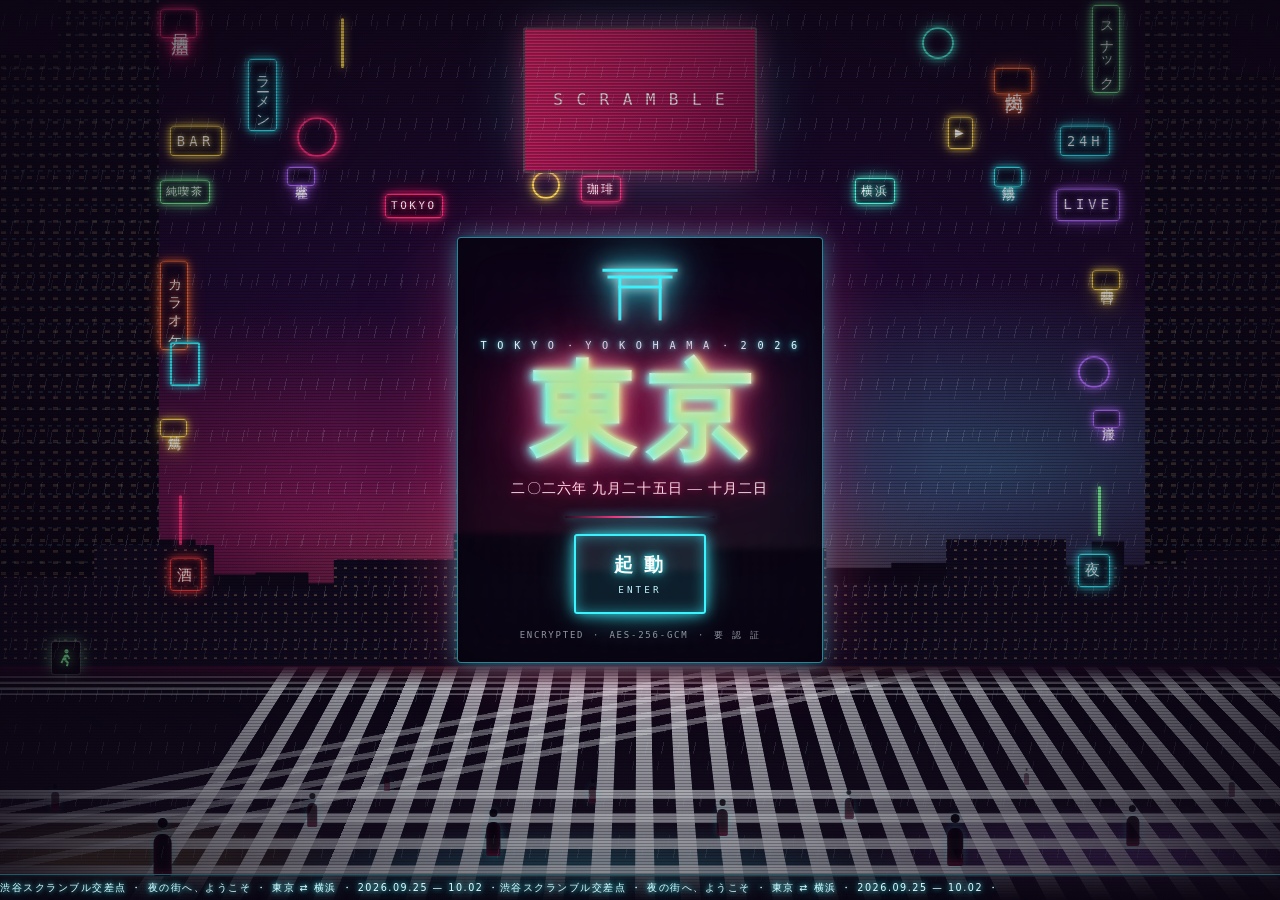
==== commit dabad0a9: "Rebuild the entry screen around a wall of neon signs The previous gate had the crossing but almost n" ====
--- a/docs/index.html
+++ b/docs/index.html
@@ -30,34 +30,53 @@
 </head>
 <body>
 
-<!-- 入口畫面：渋谷スクランブル交差点。點擊「起動」之後才進入解鎖，
-     行程在此之前完全不出現。視覺全以 CSS 與 inline SVG 繪製，
-     未引入任何外部字型或圖檔（CSP 只允許同源）。 -->
+<!-- 入口畫面：渋谷スクランブル交差点。按下「起動」之後才進解鎖，
+     行程在此之前完全不出現。整個場景是 CSS 與 inline SVG 畫的，
+     沒有任何外部字型或圖檔（CSP 只允許同源）。 -->
 <div id="gate">
   <div class="gate-bg" aria-hidden="true">
-    <div class="gate-sun"></div>
-
-    <!-- 遠景天際線 -->
+    <div class="sc-sky"></div>
+    <div class="sc-glow"></div>
+
     <svg class="sc-skyline" viewBox="0 0 1200 300" preserveAspectRatio="none">
       <path d="M0 300 L0 111 L40 111 L40 165 L108 165 L108 171 L154 171 L154 163 L214 163 L214 216 L266 216 L266 213 L312 213 L312 229 L364 229 L364 234 L392 234 L392 236 L420 236 L420 231 L472 231 L472 256 L532 256 L532 246 L584 246 L584 253 L612 253 L612 264 L664 264 L664 250 L716 250 L716 221 L750 221 L750 206 L818 206 L818 198 L878 198 L878 206 L946 206 L946 230 L992 230 L992 166 L1020 166 L1020 210 L1066 210 L1066 159 L1100 159 L1100 174 L1146 174 L1146 123 L1180 123 L1180 121 L1200 121 L1200 300 Z"/>
     </svg>
 
-    <!-- 地平線上的街廓：填住大樓與路口之間的空檔 -->
+    <!-- 掛招牌的暗牆 -->
+    <div class="sc-tower sc-tower-l"><div class="sc-win"></div></div>
+    <div class="sc-tower sc-tower-r"><div class="sc-win"></div></div>
     <div class="sc-mid"></div>
 
-    <!-- 路口左側大樓：亮窗、直書霓虹招牌、等化器小看板 -->
-    <div class="sc-tower sc-tower-l">
-      <div class="sc-win"></div>
-      <div class="sc-sign sc-sign-1"><span>居酒屋</span></div>
-      <div class="sc-sign sc-sign-2"><span>両替</span></div>
-      <div class="sc-eq"><i></i><i></i><i></i><i></i><i></i><i></i><i></i></div>
-    </div>
-
-    <!-- 路口右側大樓 -->
-    <div class="sc-tower sc-tower-r">
-      <div class="sc-win"></div>
-      <div class="sc-sign sc-sign-3"><span>ラーメン</span></div>
-      <div class="sc-sign sc-sign-4"><span>カラオケ</span></div>
+    <!-- 霓虹招牌牆 -->
+    <div class="sc-wall">
+      <span class="sc-sign sc-v sc-s1">居酒屋</span>
+      <span class="sc-sign sc-v sc-s2">ラーメン</span>
+      <span class="sc-tube sc-s3 sc-r2"></span>
+      <span class="sc-sign sc-v sc-s4">スナック</span>
+      <span class="sc-sign sc-v sc-s5">焼肉</span>
+      <span class="sc-ring sc-s6"></span>
+      <span class="sc-sign sc-h sc-s7 sc-r2">BAR</span>
+      <span class="sc-ring sc-s8 sc-r2"></span>
+      <span class="sc-sign sc-h sc-s9 sc-r2">24H</span>
+      <span class="sc-sign sc-h sc-s10 sc-r2">▶</span>
+      <span class="sc-sign sc-h sc-s11">純喫茶</span>
+      <span class="sc-sign sc-v sc-s12">麻雀</span>
+      <span class="sc-sign sc-h sc-s13 sc-c">TOKYO</span>
+      <span class="sc-ring sc-s14 sc-c"></span>
+      <span class="sc-sign sc-h sc-s15 sc-c">珈琲</span>
+      <span class="sc-sign sc-h sc-s16 sc-c">横浜</span>
+      <span class="sc-sign sc-v sc-s17">銭湯</span>
+      <span class="sc-sign sc-h sc-s18">LIVE</span>
+      <span class="sc-sign sc-v sc-s19">カラオケ</span>
+      <span class="sc-box sc-s20"></span>
+      <span class="sc-sign sc-v sc-s21">焼鳥</span>
+      <span class="sc-tube sc-s22"></span>
+      <span class="sc-sign sc-h sc-s23">酒</span>
+      <span class="sc-sign sc-v sc-s24">両替</span>
+      <span class="sc-ring sc-s25"></span>
+      <span class="sc-sign sc-v sc-s26">洋服</span>
+      <span class="sc-tube sc-s27"></span>
+      <span class="sc-sign sc-h sc-s28">夜</span>
     </div>
 
     <!-- 正面大型看板：四張輪播 -->
@@ -72,7 +91,6 @@
         </div>
         <div class="sc-screen-scan"></div>
       </div>
-      <div class="sc-board-glow"></div>
     </div>
 
     <!-- 行人號誌：青信号 -->
@@ -83,14 +101,14 @@
       </svg>
     </div>
 
-    <!-- 斑馬線：兩條直交、一條對角，是「スクランブル」的形狀 -->
-    <div class="sc-ground">
+    <!-- 路面 -->
+    <div class="sc-road">
       <div class="sc-zebra sc-zebra-a"></div>
       <div class="sc-zebra sc-zebra-b"></div>
       <div class="sc-zebra sc-zebra-c"></div>
       <div class="sc-zebra sc-zebra-d"></div>
       <div class="sc-zebra sc-zebra-e"></div>
-      <div class="sc-reflect"></div>
+      <div class="sc-pool"></div>
     </div>
 
     <!-- 掠過的車燈 -->
@@ -98,7 +116,7 @@
     <div class="sc-car sc-car-2"></div>
     <div class="sc-car sc-car-3"></div>
 
-    <!-- 人群：奇數往右、偶數往左，各自有深度與步伐 -->
+    <!-- 人群：奇數往右、偶數往左 -->
     <div class="sc-crowd">
       <span class="ped"><i></i></span>
       <span class="ped"><i></i></span>
@@ -116,8 +134,8 @@
 
     <div class="sc-rain sc-rain-a"></div>
     <div class="sc-rain sc-rain-b"></div>
-    <div class="gate-scan"></div>
-    <div class="gate-vignette"></div>
+    <div class="sc-scan"></div>
+    <div class="sc-vig"></div>
   </div>
 
   <div class="gate-inner">
@@ -143,7 +161,6 @@
     <p class="gate-foot">ENCRYPTED ・ AES-256-GCM ・ 要 認 証</p>
   </div>
 
-  <!-- 底部跑馬燈 -->
   <p class="sc-ticker" aria-hidden="true">
     <span class="sc-tick">
       <i>渋谷スクランブル交差点 ・ 夜の街へ、ようこそ ・ 東京 ⇄ 横浜 ・ 2026.09.25 — 10.02 ・ </i>
--- a/docs/style.css
+++ b/docs/style.css
@@ -402,170 +402,167 @@
 .lb-x { position: absolute; top: 12px; right: 12px; color: #fff; }
 
 /* ---------- 入口畫面：渋谷スクランブル交差点 ----------
-   夜の交差点：霓虹大樓、大型看板、雨、掠過的車燈、來回穿越的人群。
+   一整面霓虹招牌牆、透視路口、來回穿越的人群。
+
    全部以 CSS 與 inline SVG 繪製：CSP 的 default-src 'none' 不允許任何外部
-   字型或圖檔，因此字體只能取系統既有的明朝／黑體，霓虹、招牌、斑馬線、
-   亮窗一律用漸層與遮罩做出來。
-   動態只改 transform／opacity（合成器就能處理，手機上不掉幀），而且全部
-   收在 prefers-reduced-motion: no-preference 裡 —— 關掉動畫後仍是一張
-   完整的靜態夜景，不會只剩空畫面。 */
+   字型或圖檔。霓虹是疊出來的 —— 燈管的白心用 text-shadow 的第一層，外圈色暈
+   用後面幾層，管身則是 box-shadow 的內外兩道。招牌的位置與顏色寫在檔尾的
+   位置表，HTML 那 28 個 span 與這份表由同一份資料產生，不會對不起來。
+
+   會動的東西只改 transform／opacity，而且全部收在 prefers-reduced-motion:
+   no-preference 裡：關掉動畫後仍是一張完整的夜景，不是空畫面。 */
 
 #gate {
   position: fixed; inset: 0; z-index: 200;
   display: flex; align-items: center; justify-content: center;
   overflow: hidden;
-  background: #05060D;
+  background: #0B0512;
   color: #EAF6FF;
   opacity: 1;
   transition: opacity .38s ease, transform .38s ease;
 }
 #gate.out { opacity: 0; transform: scale(1.06); pointer-events: none; }
 
-/* 場景層。畫的順序即前後關係：輝光 → 天際線 → 大樓看板 → 路面 →
-   車燈 → 人群 → 雨 → 掃描線 → 暗角，不另外用 z-index。 */
+/* 場景層。畫的先後就是前後關係：天空 → 天際線 → 樓 → 招牌 → 路面 →
+   車燈 → 人群 → 雨 → 掃描線 → 暗角，不另外排 z-index。 */
 .gate-bg { position: absolute; inset: 0; overflow: hidden; }
 
-/* 都市輝光：路口的主光源，桃紅打在低雲上 */
-.gate-sun {
-  position: absolute; left: 50%; top: 54%;
-  width: min(130vw, 860px); aspect-ratio: 1;
-  transform: translate(-50%, -50%);
-  border-radius: 50%;
+/* 夜空不是純黑：整條街的霓虹會把低空染成紫紅色 */
+.sc-sky {
+  position: absolute; inset: 0;
+  background: linear-gradient(to bottom,
+    #14081F 0%, #1E0A30 30%, #2E0C38 56%, #1A0820 76%, #0B0512 100%);
+}
+.sc-glow {
+  position: absolute; inset: 0;
   background:
-    radial-gradient(circle at 50% 50%,
-      rgba(255,45,120,.50) 0%, rgba(255,45,120,.26) 32%,
-      rgba(96,26,124,.20) 54%, rgba(0,0,0,0) 71%);
-  filter: blur(8px);
-}
-
-/* 遠景天際線：只是剪影，靠上緣的一點青光把輪廓拉出來 */
+    radial-gradient(ellipse 62% 34% at 22% 58%, rgba(255,45,120,.34), transparent 70%),
+    radial-gradient(ellipse 54% 30% at 78% 52%, rgba(56,245,255,.24), transparent 70%),
+    radial-gradient(ellipse 48% 26% at 50% 68%, rgba(255,216,77,.20), transparent 70%);
+}
+
 .sc-skyline {
   position: absolute; left: -4%; right: -4%; bottom: 30%;
   width: 108%; height: 22%;
-  fill: #070B16;
-  filter: drop-shadow(0 -1px 0 rgba(56,245,255,.22));
-}
-
-/* ---- 路口兩側的大樓 ---- */
+  fill: #0E0819;
+}
+
+/* 樓體只是掛招牌的暗牆：窗光刻意壓到很暗，主角是招牌 */
 .sc-tower {
   position: absolute;
-  background: linear-gradient(to bottom, #0B1122 0%, #070A14 100%);
-  box-shadow: inset 0 0 0 1px rgba(56,245,255,.08),
-              0 0 40px rgba(5,6,13,.9);
+  background: linear-gradient(to bottom, rgba(14,8,26,.94), rgba(9,5,17,.98));
   overflow: hidden;
 }
 .sc-tower-l {
-  left: -4vw; top: 4%; width: min(28vw, 168px); height: 70%;
-  clip-path: polygon(0 9%, 50% 9%, 50% 0, 100% 0, 100% 100%, 0 100%);
+  left: -4vw; top: 0; width: min(34vw, 210px); height: 74%;
+  clip-path: polygon(0 8%, 52% 8%, 52% 0, 100% 0, 100% 100%, 0 100%);
 }
 .sc-tower-r {
-  right: -4vw; top: 11%; width: min(24vw, 146px); height: 62%;
-  clip-path: polygon(0 0, 46% 0, 46% 12%, 100% 12%, 100% 100%, 0 100%);
-}
-
-/* 地平線上的街廓：一整排帶亮窗的低樓，補住大樓與路口之間的空白 */
+  right: -4vw; top: 0; width: min(30vw, 186px); height: 74%;
+  clip-path: polygon(0 0, 46% 0, 46% 11%, 100% 11%, 100% 100%, 0 100%);
+}
+.sc-win { position: absolute; inset: 0; }
+.sc-win::before, .sc-win::after { content: ''; position: absolute; inset: 0; }
+.sc-win::before {
+  background-image: repeating-linear-gradient(to bottom,
+    rgba(255,206,138,.22) 0 3px, transparent 3px 11px);
+  mask-image: repeating-linear-gradient(to right, #000 0 5px, transparent 5px 13px);
+  -webkit-mask-image: repeating-linear-gradient(to right, #000 0 5px, transparent 5px 13px);
+}
+.sc-win::after {
+  background-image: repeating-linear-gradient(to bottom,
+    rgba(120,222,255,.16) 0 2px, transparent 2px 17px);
+  mask-image: repeating-linear-gradient(to right, #000 0 4px, transparent 4px 9px);
+  -webkit-mask-image: repeating-linear-gradient(to right, #000 0 4px, transparent 4px 9px);
+}
+/* 地平線上的街廓 */
 .sc-mid {
   position: absolute; left: -2%; right: -2%; bottom: 26%; height: 16%;
-  background: #0C1122;
+  background: #100A1E;
   clip-path: polygon(
     0 38%, 9% 38%, 9% 16%, 18% 16%, 18% 46%, 27% 46%, 27% 26%, 36% 26%,
     36% 8%, 45% 8%, 45% 34%, 55% 34%, 55% 18%, 64% 18%, 64% 42%, 73% 42%,
     73% 12%, 82% 12%, 82% 30%, 91% 30%, 91% 20%, 100% 20%, 100% 100%, 0 100%);
-  box-shadow: 0 -1px 0 rgba(56,245,255,.18);
 }
 .sc-mid::before {
   content: ''; position: absolute; inset: 0;
   background-image: repeating-linear-gradient(to bottom,
-    rgba(255,206,138,.42) 0 2px, transparent 2px 9px);
+    rgba(255,206,138,.30) 0 2px, transparent 2px 9px);
   mask-image: repeating-linear-gradient(to right, #000 0 3px, transparent 3px 10px);
   -webkit-mask-image: repeating-linear-gradient(to right, #000 0 3px, transparent 3px 10px);
 }
 
-/* 亮窗：一層漸層當窗光、另一層當遮罩切出格子，兩組週期互質才不會太整齊 */
-.sc-win { position: absolute; inset: 0; }
-.sc-win::before, .sc-win::after {
-  content: ''; position: absolute; inset: 0;
-}
-.sc-win::before {
-  background-image: repeating-linear-gradient(to bottom,
-    rgba(255,206,138,.32) 0 3px, transparent 3px 11px);
-  mask-image: repeating-linear-gradient(to right, #000 0 5px, transparent 5px 13px);
-  -webkit-mask-image: repeating-linear-gradient(to right, #000 0 5px, transparent 5px 13px);
-}
-.sc-win::after {
-  background-image: repeating-linear-gradient(to bottom,
-    rgba(120,222,255,.20) 0 2px, transparent 2px 17px);
-  mask-image: repeating-linear-gradient(to right, #000 0 4px, transparent 4px 9px);
-  -webkit-mask-image: repeating-linear-gradient(to right, #000 0 4px, transparent 4px 9px);
-}
-
-/* 直書霓虹招牌：外框發光、字帶餘暉，偶爾閃一下 */
+/* ---- 霓虹招牌 ----
+   白心＋色暈才像燈管：文字給白色，發光全交給 text-shadow 的三層色暈；
+   外框與管身用 box-shadow 的內外兩道。顏色統一走 --c。 */
+/* 招牌牆有上限寬度：招牌位置是百分比，在寬螢幕上會被推到左右兩邊，
+   中間空出一大塊。限寬之後整面牆維持在中央，兩側交給大樓的窗光。 */
+.sc-wall {
+  position: absolute; top: 0; bottom: 0; left: 50%;
+  width: min(100%, 980px);
+  transform: translateX(-50%);
+}
 .sc-sign {
   position: absolute;
-  padding: 7px 4px;
-  border: 1px solid currentColor;
-  border-radius: 2px;
+  padding: .5em .44em;
+  border: 1.5px solid var(--c);
+  border-radius: 3px;
+  background: rgba(9,5,20,.5);
+  color: #FFFFFF;
+  line-height: 1.06;
+  letter-spacing: .16em;
+  white-space: nowrap;
+  box-shadow: 0 0 7px var(--c), 0 0 20px -5px var(--c), inset 0 0 9px -2px var(--c);
+  text-shadow: 0 0 4px var(--c), 0 0 11px var(--c), 0 0 26px var(--c);
+}
+.sc-v {
   writing-mode: vertical-rl;
   font-family: "Hiragino Mincho ProN", "Yu Mincho", YuMincho,
                "Noto Serif JP", "Noto Serif TC", serif;
-  font-size: clamp(.52rem, 2.4vw, .78rem);
-  letter-spacing: .18em;
-  line-height: 1;
-  background: rgba(5,6,13,.55);
-  box-shadow: 0 0 12px currentColor, inset 0 0 10px rgba(255,255,255,.10);
-  text-shadow: 0 0 8px currentColor;
-}
-.sc-sign span { color: #F4FAFF; }
-.sc-sign-1 { right: 8%;  top: 8%;  color: #FF2D78; }
-.sc-sign-2 { right: 46%; top: 40%; color: #FFC64D; }
-.sc-sign-3 { left: 10%;  top: 14%; color: #38F5FF; }
-.sc-sign-4 { left: 48%;  top: 48%; color: #FF2D78; }
-
-/* 小看板：七根跳動的等化器 */
-.sc-eq {
-  position: absolute; left: 8%; bottom: 12%;
-  display: flex; align-items: flex-end; gap: 3px;
-  width: 46%; height: 9%;
-  padding: 4px;
-  background: rgba(5,6,13,.72);
-  box-shadow: inset 0 0 0 1px rgba(56,245,255,.35), 0 0 14px rgba(56,245,255,.22);
-}
-.sc-eq i {
-  flex: 1; height: 100%;
-  transform-origin: 50% 100%;
-  transform: scaleY(.45);
-  background: linear-gradient(to top, #38F5FF, #FF2D78);
+}
+.sc-h { font-family: ui-monospace, SFMono-Regular, Menlo, Consolas, monospace; }
+/* 無字的純燈管：霓虹街上本來就有一堆只是形狀的燈 */
+.sc-ring {
+  position: absolute; aspect-ratio: 1;
+  border: 2.5px solid var(--c); border-radius: 50%;
+  box-shadow: 0 0 9px var(--c), 0 0 26px -7px var(--c), inset 0 0 11px -3px var(--c);
+}
+.sc-box {
+  position: absolute;
+  border: 2px solid var(--c); border-radius: 2px;
+  box-shadow: 0 0 9px var(--c), inset 0 0 13px -4px var(--c);
+}
+.sc-tube {
+  position: absolute;
+  border-radius: 3px; background: var(--c);
+  box-shadow: 0 0 9px var(--c), 0 0 24px -4px var(--c);
 }
 
 /* ---- 正面大型看板 ---- */
 .sc-board {
-  position: absolute; left: 50%; top: 6%;
-  width: min(42vw, 258px); aspect-ratio: 16 / 10;
+  position: absolute; left: 50%; top: 3%;
+  width: min(40vw, 26vh, 250px); aspect-ratio: 16 / 10;
   transform: translateX(-50%);
 }
 .sc-screen {
   position: absolute; inset: 0;
   overflow: hidden;
-  border: 1px solid rgba(234,246,255,.22);
+  border: 2px solid rgba(255,255,255,.28);
   border-radius: 3px;
-  background: #05060D;
-  box-shadow: 0 0 30px rgba(255,45,120,.35), 0 0 60px rgba(56,245,255,.18);
-}
-/* 五張投影片、最後一張與第一張相同，捲到底時接回起點不會有回捲動作 */
-.sc-reel {
-  display: flex; flex-direction: column;
-  height: 500%;
-}
+  background: #0B0512;
+  box-shadow: 0 0 26px rgba(255,45,120,.45), 0 0 70px -10px rgba(56,245,255,.35);
+}
+/* 五張投影片、最後一張與第一張相同：捲到底接回起點時不會倒帶 */
+.sc-reel { display: flex; flex-direction: column; height: 500%; }
 .sc-slide {
   display: flex; align-items: center; justify-content: center;
-  height: 20%;
-  padding: 0 6%;
+  height: 20%; padding: 0 6%;
   text-align: center;
   font-size: clamp(.62rem, 3vw, 1rem);
   letter-spacing: .12em;
 }
 .sc-slide-a {
-  background: linear-gradient(135deg, #FF2D78, #7A1350);
+  background: linear-gradient(135deg, #FF2D78, #6E0F45);
   font-family: ui-monospace, SFMono-Regular, Menlo, Consolas, monospace;
   color: #FFF3F8;
 }
@@ -577,12 +574,12 @@
   color: #04121A;
 }
 .sc-slide-c {
-  background: linear-gradient(135deg, #10162B, #05060D);
+  background: linear-gradient(135deg, #2A0C38, #0B0512);
   font-family: ui-monospace, SFMono-Regular, Menlo, Consolas, monospace;
   color: #38F5FF;
 }
 .sc-slide-d {
-  background: linear-gradient(135deg, #FFC64D, #B4600B);
+  background: linear-gradient(135deg, #FFD84D, #A85A0B);
   font-family: "Hiragino Mincho ProN", "Yu Mincho", YuMincho,
                "Noto Serif JP", "Noto Serif TC", serif;
   font-size: clamp(1rem, 5.5vw, 1.9rem);
@@ -591,44 +588,37 @@
 .sc-screen-scan {
   position: absolute; inset: 0;
   background: repeating-linear-gradient(to bottom,
-    rgba(0,0,0,.34) 0 1px, transparent 1px 3px);
-}
-/* 看板打在空氣裡的光 */
-.sc-board-glow {
-  position: absolute; left: -24%; right: -24%; top: -18%; bottom: -34%;
-  background: radial-gradient(ellipse at 50% 40%,
-    rgba(255,45,120,.16) 0%, rgba(56,245,255,.06) 44%, transparent 72%);
-  filter: blur(4px);
+    rgba(0,0,0,.32) 0 1px, transparent 1px 3px);
 }
 
 /* ---- 行人號誌 ---- */
 .sc-signal {
-  position: absolute; left: 5vw; bottom: 24%;
+  position: absolute; left: 4vw; bottom: 25%;
   display: flex; align-items: center; justify-content: center;
   width: 30px; height: 34px;
-  border: 1px solid rgba(234,246,255,.30);
+  border: 1px solid rgba(234,246,255,.32);
   border-radius: 3px;
-  background: #05060D;
-  box-shadow: 0 0 14px rgba(124,255,155,.30);
+  background: #0B0512;
+  box-shadow: 0 0 16px -2px rgba(124,255,155,.7);
 }
 .sc-signal::after {
   content: ''; position: absolute; top: 100%; left: 50%;
-  width: 2px; height: 46px;
+  width: 2px; height: 44px;
   transform: translateX(-50%);
   background: linear-gradient(to bottom, rgba(234,246,255,.22), transparent);
 }
 .sc-signal svg {
   width: 20px; height: 24px;
   fill: #7CFF9B;
-  filter: drop-shadow(0 0 5px rgba(124,255,155,.95));
-}
-
-/* ---- 路面：斑馬線 ----
-   整塊平面用 rotateX 壓成地面，子元素在平面的座標系裡排：
-   下緣是眼前、上緣是遠處，上緣用遮罩淡出當作地平線。 */
-.sc-ground {
+  filter: drop-shadow(0 0 6px rgba(124,255,155,.95));
+}
+
+/* ---- 路面 ----
+   整塊平面用 rotateX 壓成地面，子元素在平面座標裡排：下緣是眼前、上緣是遠處。
+   俯角刻意只有 48 度：角度再大，整條路就會被壓成畫面最下緣的一條細帶。 */
+.sc-road {
   position: absolute; left: -55%; right: -55%; bottom: 0; height: 56%;
-  background: linear-gradient(to top, #141926 0%, #0A0E18 76%, #05060D 100%);
+  background: linear-gradient(to top, #1A1226 0%, #0E0819 76%, #0B0512 100%);
   transform: perspective(850px) rotateX(48deg);
   transform-origin: 50% 100%;
   mask-image: linear-gradient(to bottom, transparent 0%, #000 12%);
@@ -636,85 +626,74 @@
   overflow: hidden;
 }
 .sc-zebra { position: absolute; }
-/* 往對街去的那條：白條與行進方向同向，於是在透視裡收向地平線 */
+/* 兩條縱向、兩條橫向、一條對角 —— 湊齊才是スクランブル的形狀 */
 .sc-zebra-a {
   left: 31%; right: 41%; top: 0; bottom: 0;
   background: repeating-linear-gradient(to right,
-    rgba(240,250,255,.66) 0 20px, transparent 20px 46px);
-}
-/* 橫在眼前的那條 */
+    rgba(245,250,255,.72) 0 20px, transparent 20px 46px);
+}
 .sc-zebra-b {
+  left: 60%; right: 12%; top: 0; bottom: 0;
+  background: repeating-linear-gradient(to right,
+    rgba(245,250,255,.66) 0 20px, transparent 20px 46px);
+}
+.sc-zebra-c {
   left: 0; right: 0; top: 62%; height: 34%;
   background: repeating-linear-gradient(to bottom,
-    rgba(240,250,255,.62) 0 18px, transparent 18px 46px);
-}
-/* 對角線：スクランブル的招牌 */
-.sc-zebra-c {
+    rgba(245,250,255,.68) 0 18px, transparent 18px 46px);
+}
+.sc-zebra-d {
+  left: 0; right: 0; top: 6%; height: 11%;
+  background: repeating-linear-gradient(to bottom,
+    rgba(245,250,255,.38) 0 7px, transparent 7px 17px);
+}
+.sc-zebra-e {
   left: -8%; right: -8%; top: 12%; height: 30%;
   transform: rotate(-22deg);
   background: repeating-linear-gradient(to bottom,
-    rgba(240,250,255,.40) 0 14px, transparent 14px 38px);
-}
-/* 右邊那條：兩條平行的縱向斑馬線加上對角線，才是スクランブル的形狀 */
-.sc-zebra-e {
-  left: 60%; right: 12%; top: 0; bottom: 0;
-  background: repeating-linear-gradient(to right,
-    rgba(240,250,255,.58) 0 20px, transparent 20px 46px);
-}
-
-/* 對街那條：遠側收在地平線前，路口才是封閉的 */
-.sc-zebra-d {
-  left: 0; right: 0; top: 6%; height: 11%;
-  background: repeating-linear-gradient(to bottom,
-    rgba(240,250,255,.34) 0 7px, transparent 7px 17px);
-}
-
-/* 濕柏油上的霓虹倒影 */
-.sc-reflect {
+    rgba(245,250,255,.42) 0 14px, transparent 14px 38px);
+}
+/* 濕柏油：一整排招牌在地上化成一攤攤顏色 */
+.sc-pool {
   position: absolute; inset: 0;
   background:
-    radial-gradient(ellipse 34% 26% at 26% 84%, rgba(255,45,120,.50), transparent 70%),
-    radial-gradient(ellipse 30% 22% at 72% 76%, rgba(56,245,255,.42), transparent 70%),
-    radial-gradient(ellipse 24% 18% at 50% 96%, rgba(255,198,77,.32), transparent 70%);
-  filter: blur(6px);
+    radial-gradient(ellipse 20% 30% at 10% 74%, rgba(255,45,120,.55), transparent 72%),
+    radial-gradient(ellipse 16% 26% at 27% 88%, rgba(255,216,77,.44), transparent 72%),
+    radial-gradient(ellipse 20% 30% at 48% 96%, rgba(56,245,255,.44), transparent 72%),
+    radial-gradient(ellipse 16% 26% at 70% 86%, rgba(176,107,255,.44), transparent 72%),
+    radial-gradient(ellipse 20% 30% at 90% 74%, rgba(124,255,155,.40), transparent 72%);
   mix-blend-mode: screen;
 }
 
 /* ---- 掠過的車燈 ---- */
-.sc-car {
-  position: absolute; left: 0;
-  height: 3px; width: 30vw;
-  border-radius: 3px;
-  opacity: 0;
-  filter: blur(1px);
-}
+.sc-car { position: absolute; left: 0; height: 3px; width: 30vw; border-radius: 3px; opacity: 0; }
 .sc-car-1 {
   bottom: 23%;
   background: linear-gradient(to right, transparent,
-    rgba(255,90,130,.85) 60%, rgba(255,236,242,.95) 86%, transparent);
+    rgba(255,90,130,.9) 60%, rgba(255,236,242,1) 86%, transparent);
 }
 .sc-car-2 {
   bottom: 25.5%; height: 4px; width: 38vw;
   background: linear-gradient(to left, transparent,
-    rgba(140,230,255,.80) 60%, rgba(255,255,255,.95) 88%, transparent);
+    rgba(140,230,255,.85) 60%, rgba(255,255,255,1) 88%, transparent);
 }
 .sc-car-3 {
   bottom: 21%; height: 2px; width: 24vw;
   background: linear-gradient(to right, transparent,
-    rgba(255,198,77,.70) 66%, rgba(255,247,224,.9) 90%, transparent);
+    rgba(255,216,77,.8) 66%, rgba(255,247,224,1) 90%, transparent);
 }
 
 /* ---- 人群 ----
-   剪影只有身體與頭：這個尺寸下畫五官反而糊成一團。
-   左右移動放在 .ped、上下的步伐放在裡面的 <i>，兩個 transform 才不會互相覆寫。 */
+   剪影只有身體與頭，這個尺寸畫五官只會糊成一團。
+   左右位移放在 .ped、上下的步伐放在裡面的 <i>，兩個 transform 才不會打架。 */
 .sc-crowd { position: absolute; left: 0; right: 0; bottom: 24px; height: 22%; }
 .ped { position: absolute; left: 0; aspect-ratio: .42; }
 .ped i {
   position: relative; display: block;
   width: 100%; height: 100%;
-  background: #02040A;
+  background: #05030C;
   border-radius: 42% 42% 16% 16% / 22% 22% 8% 8%;
-  box-shadow: 0 0 7px rgba(56,245,255,.42), inset 0 -5px 7px rgba(255,45,120,.16);
+  box-shadow: 0 0 8px -1px rgba(56,245,255,.55), inset 0 -5px 8px -2px rgba(255,45,120,.45);
 }
 .ped i::before {
   content: ''; position: absolute; left: 50%; top: -38%;
@@ -722,10 +701,10 @@
   transform: translateX(-50%);
   border-radius: 50%;
   background: inherit;
-  box-shadow: 0 0 5px rgba(56,245,255,.40);
-}
-/* 每個人的深度：越遠越小、越淡、走得越慢。靜態時 translateX 讓他們散開，
-   動畫一跑就會被 keyframes 覆寫掉。 */
+  box-shadow: 0 0 6px -1px rgba(56,245,255,.5);
+}
+/* 每個人的深度：越遠越小、越淡、走得越慢。靜態時 translateX 讓他們散在路口，
+   動畫一跑就會被 keyframes 蓋過去。 */
 .ped:nth-child(1 ) { bottom: 0%;   height: 42px; opacity: 0.98; transform: translateX(12vw); animation-duration: 11s; animation-delay: -1s; }
 .ped:nth-child(2 ) { bottom: 5%;   height: 38px; opacity: 0.95; transform: translateX(74vw); animation-duration: 13s; animation-delay: -8s; }
 .ped:nth-child(3 ) { bottom: 10%;  height: 34px; opacity: 0.92; transform: translateX(38vw); animation-duration: 12s; animation-delay: -5s; }
@@ -747,135 +726,145 @@
 }
 .sc-rain-a {
   background-image: repeating-linear-gradient(to bottom,
-    rgba(198,238,255,.13) 0 12px, transparent 12px 52px);
+    rgba(214,238,255,.16) 0 12px, transparent 12px 52px);
   mask-image: repeating-linear-gradient(to right, #000 0 1px, transparent 1px 16px);
   -webkit-mask-image: repeating-linear-gradient(to right, #000 0 1px, transparent 1px 16px);
 }
 .sc-rain-b {
   background-image: repeating-linear-gradient(to bottom,
-    rgba(198,238,255,.08) 0 9px, transparent 9px 37px);
+    rgba(214,238,255,.10) 0 9px, transparent 9px 37px);
   mask-image: repeating-linear-gradient(to right, #000 0 1px, transparent 1px 25px);
   -webkit-mask-image: repeating-linear-gradient(to right, #000 0 1px, transparent 1px 25px);
 }
 
-/* CRT 掃描線 */
-.gate-scan {
+.sc-scan {
   position: absolute; inset: 0;
-  background: repeating-linear-gradient(
-    to bottom, rgba(0,0,0,.30) 0 1px, transparent 1px 3px);
+  background: repeating-linear-gradient(to bottom,
+    rgba(0,0,0,.26) 0 1px, transparent 1px 3px);
   mix-blend-mode: multiply;
 }
-.gate-vignette {
+.sc-vig {
   position: absolute; inset: 0;
   background: radial-gradient(ellipse at 50% 46%,
-    transparent 26%, rgba(5,6,13,.66) 76%, #05060D 100%);
-}
-
-/* ---- 中央文字 ---- */
+    transparent 34%, rgba(11,5,18,.58) 78%, rgba(11,5,18,.92) 100%);
+}
+
+/* ---- 中央招牌 ----
+   背後是一整面亮招牌，文字非得有自己的燈箱才讀得出來。 */
 .gate-inner {
   position: relative; z-index: 10;
-  padding: 24px;
+  padding: 18px 22px 20px;
   text-align: center;
-}
-/* 背後的路口很亮也很雜，文字要壓一層暗幕才讀得出來 */
-.gate-inner::before {
-  content: ''; position: absolute; inset: -10% -14%; z-index: -1;
-  background: radial-gradient(ellipse at 50% 50%,
-    rgba(5,6,13,.92) 0%, rgba(5,6,13,.70) 46%, rgba(5,6,13,0) 76%);
-}
-
-/* 鳥居：站在圓前的剪影，描邊發青色霓虹光 */
-/* 置於內容流中而非絕對定位：鳥居當背景時，橫樑會隨視窗尺寸壓到標題上，
-   且標題在大螢幕會高過開口，無法只靠一組位移值同時對準手機與桌面。 */
+  border: 1.5px solid rgba(56,245,255,.55);
+  border-radius: 4px;
+  background: rgba(8,4,17,.7);
+  box-shadow: 0 0 22px -2px rgba(56,245,255,.5), 0 0 80px -20px rgba(255,45,120,.6),
+              inset 0 0 44px rgba(8,4,17,.9);
+  backdrop-filter: blur(3px);
+  -webkit-backdrop-filter: blur(3px);
+}
+
 .gate-torii {
-  width: clamp(78px, 20vw, 106px);
-  margin: 0 auto 12px;
+  width: clamp(62px, 15vw, 84px);
+  margin: 0 auto 6px;
   color: #38F5FF;
-  opacity: .92;
 }
 .gate-torii svg {          /* 覆寫全域 svg 22px 保底尺寸 */
   width: 100%; height: auto;
-  filter: drop-shadow(0 0 6px rgba(56,245,255,.9))
-          drop-shadow(0 0 22px rgba(56,245,255,.45));
+  filter: drop-shadow(0 0 4px rgba(255,255,255,.9))
+          drop-shadow(0 0 10px rgba(56,245,255,1))
+          drop-shadow(0 0 26px rgba(56,245,255,.7));
 }
 
 .gate-kicker {
-  margin: 0 0 10px;
+  margin: 0 0 8px;
   font-family: ui-monospace, SFMono-Regular, Menlo, Consolas, monospace;
-  font-size: .66rem; letter-spacing: .22em;
-  color: #38F5FF;
-  text-shadow: 0 0 10px rgba(56,245,255,.75);
-}
-
-/* 標題以明朝體排出和風骨架，再用前後兩層做霓虹色差 */
+  font-size: clamp(.5rem, 1.7vw, .64rem); letter-spacing: clamp(.1em, .5vw, .22em);
+  color: #EAFDFF;
+  text-shadow: 0 0 4px #38F5FF, 0 0 12px #38F5FF, 0 0 28px rgba(56,245,255,.8);
+}
+
+/* 標題就是整條街最大的一塊霓虹：白心、桃紅色暈，外加一層青色的管影 */
 .gate-title {
   position: relative;
   margin: 0;
   font-family: "Hiragino Mincho ProN", "Yu Mincho", YuMincho,
                "Noto Serif JP", "Noto Serif TC", "Songti TC", serif;
-  font-size: clamp(3.6rem, 19vw, 7.4rem);
+  font-size: clamp(3.4rem, 17vw, 6.6rem);
   font-weight: 600;
   line-height: 1;
   letter-spacing: .1em;
   text-indent: .1em;              /* 補回字距造成的右偏 */
-  color: #F7FBFF;
-  text-shadow: 0 0 18px rgba(255,255,255,.35),
-               0 0 52px rgba(255,45,120,.55);
+  color: #FFF7FA;
+  text-shadow: 0 0 5px #fff, 0 0 14px #FF2D78, 0 0 30px #FF2D78,
+               0 0 60px rgba(255,45,120,.85), 0 0 110px rgba(255,45,120,.5);
 }
 .gate-title::before,
 .gate-title::after {
   content: attr(data-text);
   position: absolute; inset: 0;
   text-indent: .1em;
-}
-.gate-title::before { color: #FF2D78; transform: translate(-3px, 1px); opacity: .82; }
-.gate-title::after  { color: #38F5FF; transform: translate(3px, -1px); opacity: .72; }
+  color: transparent;
+}
+.gate-title::before {
+  transform: translate(-3px, 1px);
+  text-shadow: 0 0 8px rgba(56,245,255,.9), 0 0 22px rgba(56,245,255,.6);
+}
+.gate-title::after {
+  transform: translate(3px, -1px);
+  text-shadow: 0 0 8px rgba(255,216,77,.5), 0 0 20px rgba(255,216,77,.3);
+}
 
 .gate-sub {
-  margin: 12px 0 0;
+  margin: 10px 0 0;
   font-family: "Hiragino Mincho ProN", "Yu Mincho", YuMincho,
                "Noto Serif JP", "Noto Serif TC", serif;
-  font-size: .92rem; letter-spacing: .14em;
-  color: rgba(234,246,255,.86);
+  font-size: clamp(.72rem, 3.4vw, .9rem); letter-spacing: .08em;
+  color: #FFF6FB;
+  text-shadow: 0 0 6px rgba(255,45,120,.7), 0 0 18px rgba(255,45,120,.4);
 }
 
 .gate-rule {
-  width: 132px; height: 1px; margin: 18px auto;
+  width: 150px; height: 2px; margin: 16px auto;
+  border-radius: 2px;
   background: linear-gradient(to right, transparent, #FF2D78, #38F5FF, transparent);
+  box-shadow: 0 0 10px rgba(56,245,255,.8);
 }
 
 .gate-enter {
   display: inline-flex; flex-direction: column; align-items: center; gap: 3px;
-  padding: 15px 40px;
-  background: rgba(56,245,255,.07);
-  border: 1px solid rgba(56,245,255,.75);
-  border-radius: 2px;
-  color: #EAF6FF;
-  box-shadow: 0 0 16px rgba(56,245,255,.32), inset 0 0 20px rgba(56,245,255,.12);
-  transition: background .2s ease, box-shadow .2s ease, color .2s ease;
+  padding: 14px 38px;
+  background: rgba(56,245,255,.10);
+  border: 2px solid #38F5FF;
+  border-radius: 3px;
+  color: #FFFFFF;
+  box-shadow: 0 0 14px -1px #38F5FF, 0 0 40px -12px #38F5FF,
+              inset 0 0 18px -6px #38F5FF;
+  transition: background .2s ease, box-shadow .2s ease, transform .1s ease;
 }
 .gate-enter-ja {
   font-family: "Hiragino Mincho ProN", "Yu Mincho", YuMincho,
                "Noto Serif JP", "Noto Serif TC", serif;
   font-size: 1.16rem; font-weight: 600; letter-spacing: .16em;
+  text-shadow: 0 0 6px #38F5FF, 0 0 18px rgba(56,245,255,.7);
 }
 .gate-enter-en {
   font-family: ui-monospace, SFMono-Regular, Menlo, Consolas, monospace;
-  font-size: .6rem; letter-spacing: .34em;
-  color: #38F5FF;
+  font-size: .58rem; letter-spacing: .34em;
+  color: #BFF7FF;
 }
 .gate-enter:hover, .gate-enter:focus-visible {
-  background: rgba(56,245,255,.18);
-  box-shadow: 0 0 26px rgba(56,245,255,.6), inset 0 0 26px rgba(56,245,255,.2);
+  background: rgba(56,245,255,.24);
+  box-shadow: 0 0 22px 0 #38F5FF, 0 0 60px -10px #38F5FF, inset 0 0 26px -6px #38F5FF;
   outline: none;
 }
 .gate-enter:active { transform: translateY(1px); }
 
 .gate-foot {
-  margin: 16px 0 0;
+  margin: 14px 0 0;
   font-family: ui-monospace, SFMono-Regular, Menlo, Consolas, monospace;
-  font-size: .58rem; letter-spacing: .2em;
-  color: rgba(234,246,255,.45);
+  font-size: .56rem; letter-spacing: .2em;
+  color: rgba(234,246,255,.6);
 }
 
 /* ---- 底部跑馬燈：兩份相同的文字接成一條，捲過一份的寬度就回到原點 ---- */
@@ -883,41 +872,82 @@
   position: absolute; left: 0; right: 0; bottom: 0; z-index: 10;
   margin: 0; padding: 5px 0;
   overflow: hidden;
-  background: linear-gradient(to top, rgba(5,6,13,.95), rgba(5,6,13,.55));
-  border-top: 1px solid rgba(56,245,255,.20);
+  background: linear-gradient(to top, rgba(11,5,18,.96), rgba(11,5,18,.5));
+  border-top: 1px solid rgba(56,245,255,.35);
   font-size: .6rem; letter-spacing: .16em;
-  color: rgba(56,245,255,.72);
-  text-shadow: 0 0 8px rgba(56,245,255,.4);
+  color: #DFFBFF;
+  text-shadow: 0 0 5px #38F5FF, 0 0 16px rgba(56,245,255,.7);
 }
 .sc-tick { display: flex; width: max-content; }
 .sc-tick i { font-style: normal; white-space: nowrap; }
 
+/* ---- 招牌位置表 ----
+   一行一塊招牌：--c 是燈管顏色，其餘是位置與字級。
+   同一份表也生出 HTML 裡那 28 個 span。 */
+.sc-s1  { --c: #FF2D78; top:1%;left:1%;font-size:clamp(.62rem,3.4vw,1.15rem); }
+.sc-s2  { --c: #38F5FF; top:6.5%;left:10%;font-size:clamp(.5rem,2.5vw,.86rem); }
+.sc-s3  { --c: #FFD84D; top:2%;left:19.5%;width:3px;height:clamp(30px,8vw,50px); }
+.sc-s4  { --c: #7CFF9B; top:0.5%;right:1%;font-size:clamp(.5rem,2.5vw,.86rem); }
+.sc-s5  { --c: #FF6B35; top:7.5%;right:10%;font-size:clamp(.62rem,3.4vw,1.15rem); }
+.sc-s6  { --c: #4DFFE1; top:3%;right:18%;width:clamp(20px,5.2vw,32px); }
+.sc-s7  { --c: #FFD84D; top:14%;left:2%;letter-spacing:.32em;font-size:clamp(.5rem,2.5vw,.86rem); }
+.sc-s8  { --c: #FF2D78; top:13%;left:15%;width:clamp(24px,6.4vw,40px); }
+.sc-s9  { --c: #38F5FF; top:14%;right:2%;letter-spacing:.28em;font-size:clamp(.5rem,2.5vw,.86rem); }
+.sc-s10 { --c: #FFD84D; top:13%;right:16%;font-size:clamp(.52rem,2.6vw,.9rem); }
+.sc-s11 { --c: #7CFF9B; top:20%;left:1%;font-size:clamp(.4rem,2vw,.68rem); }
+.sc-s12 { --c: #B06BFF; top:18.5%;left:14%;font-size:clamp(.48rem,2.4vw,.84rem); }
+.sc-s13 { --c: #FF2D78; top:21.5%;left:24%;letter-spacing:.24em;font-size:clamp(.4rem,2vw,.68rem); }
+.sc-s14 { --c: #FFD84D; top:19%;left:39%;width:clamp(18px,4.6vw,28px); }
+.sc-s15 { --c: #FF2D78; top:19.6%;left:44%;font-size:clamp(.42rem,2.1vw,.72rem); }
+.sc-s16 { --c: #4DFFE1; top:19.8%;right:24%;font-size:clamp(.42rem,2.1vw,.72rem); }
+.sc-s17 { --c: #38F5FF; top:18.6%;right:11%;font-size:clamp(.48rem,2.4vw,.84rem); }
+.sc-s18 { --c: #B06BFF; top:21%;right:1%;letter-spacing:.26em;font-size:clamp(.52rem,2.6vw,.9rem); }
+.sc-s19 { --c: #FF6B35; top:29%;left:1%;font-size:clamp(.5rem,2.5vw,.86rem); }
+.sc-s20 { --c: #38F5FF; top:38%;left:2%;width:clamp(18px,4.8vw,30px);height:clamp(28px,7vw,44px); }
+.sc-s21 { --c: #FFD84D; top:46.5%;left:1%;font-size:clamp(.46rem,2.3vw,.8rem); }
+.sc-s22 { --c: #FF2D78; top:55%;left:3%;width:3px;height:clamp(30px,8vw,50px); }
+.sc-s23 { --c: #FF3B3B; top:62%;left:2%;font-size:clamp(.54rem,2.8vw,.95rem); }
+.sc-s24 { --c: #FFD84D; top:30%;right:1%;font-size:clamp(.5rem,2.5vw,.86rem); }
+.sc-s25 { --c: #B06BFF; top:39.5%;right:2%;width:clamp(20px,5.2vw,32px); }
+.sc-s26 { --c: #B06BFF; top:45.5%;right:1%;font-size:clamp(.46rem,2.3vw,.8rem); }
+.sc-s27 { --c: #7CFF9B; top:54%;right:3%;width:3px;height:clamp(30px,8vw,50px); }
+.sc-s28 { --c: #38F5FF; top:61.5%;right:2%;font-size:clamp(.54rem,2.8vw,.95rem); }
+
 /* ---- 動態 ---- */
-@keyframes gate-pulse {
-  0%, 100% { opacity: .92; }
-  50%      { opacity: .66; }
-}
-@keyframes gate-glitch {
+@keyframes sc-torii {
+  0%, 100% { opacity: 1; }
+  50%      { opacity: .72; }
+}
+@keyframes sc-glitch {
   0%, 92%, 100% { transform: translate(-3px, 1px); }
-  94%           { transform: translate(-8px, -2px) skewX(-6deg); }
+  94%           { transform: translate(-9px, -2px) skewX(-6deg); }
   96%           { transform: translate(-1px, 3px) skewX(4deg); }
 }
-@keyframes gate-glitch-alt {
+@keyframes sc-glitch-alt {
   0%, 92%, 100% { transform: translate(3px, -1px); }
-  94%           { transform: translate(8px, 2px) skewX(6deg); }
+  94%           { transform: translate(9px, 2px) skewX(6deg); }
   96%           { transform: translate(1px, -3px) skewX(-4deg); }
 }
-/* 招牌接觸不良：大部分時間亮著，偶爾連閃兩下 */
-@keyframes sc-flicker {
+/* 三種接觸不良：大部分時間亮著，偶爾連閃兩下 */
+@keyframes sc-flick-a {
   0%, 86%, 100% { opacity: 1; }
-  88%, 92%      { opacity: .28; }
+  88%, 92%      { opacity: .22; }
   90%, 94%      { opacity: 1; }
 }
-@keyframes sc-eq {
-  0%   { transform: scaleY(.18); }
-  100% { transform: scaleY(1); }
-}
-/* 五張投影片：每張停約兩秒再換下一張 */
+@keyframes sc-flick-b {
+  0%, 70%, 100% { opacity: 1; }
+  72%, 76%, 80% { opacity: .3; }
+  74%, 78%, 82% { opacity: 1; }
+}
+@keyframes sc-flick-c {
+  0%, 44%, 100% { opacity: 1; }
+  46%           { opacity: .35; }
+  48%           { opacity: 1; }
+}
+@keyframes sc-breathe {
+  0%, 100% { opacity: 1; }
+  50%      { opacity: .78; }
+}
 @keyframes sc-reel {
   0%,   16%  { transform: translateY(0); }
   20%,  36%  { transform: translateY(-20%); }
@@ -926,64 +956,46 @@
   80%, 100%  { transform: translateY(-80%); }
 }
 @keyframes sc-signal {
-  0%, 70%   { opacity: 1; }
-  75%, 85%, 95% { opacity: .25; }
+  0%, 70%        { opacity: 1; }
+  75%, 85%, 95%  { opacity: .25; }
   80%, 90%, 100% { opacity: 1; }
 }
 @keyframes sc-shimmer {
-  0%, 100% { opacity: .85; }
+  0%, 100% { opacity: .82; }
   50%      { opacity: 1; }
 }
-@keyframes sc-car {
-  0%        { transform: translateX(-34vw); opacity: 0; }
-  8%        { opacity: 1; }
-  70%       { opacity: 1; }
-  100%      { transform: translateX(130vw); opacity: 0; }
-}
-@keyframes sc-car-back {
-  0%        { transform: translateX(130vw); opacity: 0; }
-  8%        { opacity: 1; }
-  70%       { opacity: 1; }
-  100%      { transform: translateX(-42vw); opacity: 0; }
-}
-@keyframes ped-right {
-  from { transform: translateX(-16vw); }
-  to   { transform: translateX(116vw); }
-}
-@keyframes ped-left {
-  from { transform: translateX(116vw); }
-  to   { transform: translateX(-16vw); }
-}
-@keyframes ped-step {
-  from { transform: translateY(0)     scaleX(1); }
-  to   { transform: translateY(-2.5%) scaleX(.94); }
-}
+@keyframes sc-car      { 0% { transform: translateX(-34vw); opacity: 0; } 8%, 70% { opacity: 1; } 100% { transform: translateX(130vw); opacity: 0; } }
+@keyframes sc-car-back { 0% { transform: translateX(130vw); opacity: 0; } 8%, 70% { opacity: 1; } 100% { transform: translateX(-42vw); opacity: 0; } }
+@keyframes ped-right { from { transform: translateX(-16vw); } to { transform: translateX(116vw); } }
+@keyframes ped-left  { from { transform: translateX(116vw); } to { transform: translateX(-16vw); } }
+@keyframes ped-step  { from { transform: translateY(0) scaleX(1); } to { transform: translateY(-2.5%) scaleX(.94); } }
 @keyframes sc-rain-a { to { transform: skewX(-11deg) translateY(52px); } }
 @keyframes sc-rain-b { to { transform: skewX(-11deg) translateY(37px); } }
-@keyframes sc-tick { to { transform: translateX(-50%); } }
+@keyframes sc-tick   { to { transform: translateX(-50%); } }
 
 @media (prefers-reduced-motion: no-preference) {
-  .gate-torii { animation: gate-pulse 3.4s ease-in-out infinite; }
-  .gate-title::before { animation: gate-glitch 5.5s steps(1, end) infinite; }
-  .gate-title::after  { animation: gate-glitch-alt 5.5s steps(1, end) infinite; }
-
-  .sc-sign-1 { animation: sc-flicker 9s   steps(1, end) infinite; }
-  .sc-sign-2 { animation: sc-flicker 6.5s steps(1, end) infinite .8s; }
-  .sc-sign-3 { animation: sc-flicker 11s  steps(1, end) infinite 2s; }
-  .sc-sign-4 { animation: sc-flicker 7.5s steps(1, end) infinite 3.4s; }
-
-  .sc-eq i { animation: sc-eq .7s ease-in-out infinite alternate; }
-  .sc-eq i:nth-child(1) { animation-duration: .52s; }
-  .sc-eq i:nth-child(2) { animation-duration: .78s; animation-delay: -.2s; }
-  .sc-eq i:nth-child(3) { animation-duration: .44s; animation-delay: -.35s; }
-  .sc-eq i:nth-child(4) { animation-duration: .92s; animation-delay: -.1s; }
-  .sc-eq i:nth-child(5) { animation-duration: .61s; animation-delay: -.5s; }
-  .sc-eq i:nth-child(6) { animation-duration: .83s; animation-delay: -.28s; }
-  .sc-eq i:nth-child(7) { animation-duration: .49s; animation-delay: -.66s; }
+  .gate-torii { animation: sc-torii 3.4s ease-in-out infinite; }
+  .gate-title::before { animation: sc-glitch 5.5s steps(1, end) infinite; }
+  .gate-title::after  { animation: sc-glitch-alt 5.5s steps(1, end) infinite; }
+  .gate-enter { animation: sc-breathe 2.8s ease-in-out infinite; }
+
+  /* 招牌閃爍：同一支動畫配上互質的週期與負延遲，就不會整條街一起閃 */
+  .sc-s1  { animation: sc-flick-a 9s steps(1, end) infinite 0s; }
+  .sc-s7  { animation: sc-flick-a 11s steps(1, end) infinite 1.5s; }
+  .sc-s14 { animation: sc-flick-a 13s steps(1, end) infinite 4s; }
+  .sc-s21 { animation: sc-flick-a 7.5s steps(1, end) infinite 2.2s; }
+  .sc-s27 { animation: sc-flick-a 15s steps(1, end) infinite 6s; }
+  .sc-s4  { animation: sc-flick-b 5.5s steps(1, end) infinite 0.8s; }
+  .sc-s18 { animation: sc-flick-b 6.5s steps(1, end) infinite 3.1s; }
+  .sc-s11 { animation: sc-flick-c 3.2s steps(1, end) infinite 0s; }
+  .sc-s24 { animation: sc-flick-c 2.7s steps(1, end) infinite 1.3s; }
+  .sc-s9  { animation: sc-breathe 4.2s ease-in-out infinite 0s; }
+  .sc-s16 { animation: sc-breathe 5.6s ease-in-out infinite 1.1s; }
+  .sc-s22 { animation: sc-breathe 4.8s ease-in-out infinite 2.4s; }
 
   .sc-reel { animation: sc-reel 14s ease-in-out infinite; }
   .sc-signal svg { animation: sc-signal 6s steps(1, end) infinite; }
-  .sc-reflect { animation: sc-shimmer 7s ease-in-out infinite; }
+  .sc-pool { animation: sc-shimmer 7s ease-in-out infinite; }
 
   .sc-car-1 { animation: sc-car 4.2s cubic-bezier(.4,0,.6,1) infinite 1.2s; }
   .sc-car-2 { animation: sc-car-back 3.4s cubic-bezier(.4,0,.6,1) infinite 3.6s; }
@@ -997,29 +1009,28 @@
 
   .sc-rain-a { animation: sc-rain-a .55s linear infinite; }
   .sc-rain-b { animation: sc-rain-b .78s linear infinite; }
-
   .sc-tick { animation: sc-tick 26s linear infinite; }
 }
 
 /* 窄螢幕：kicker 的寬字距會斷成兩行，收緊以維持單行 */
 @media (max-width: 400px) {
-  .gate-kicker { font-size: .56rem; letter-spacing: .13em; }
-  .sc-eq { display: none; }        /* 這個寬度下小看板會壓到招牌 */
-}
-
-/* 寬螢幕：看板移離正中央，才不會壓在鳥居與標題上（真正的大螢幕本來
-   也是掛在路口一側的樓上，不會正對著你） */
-@media (min-width: 820px) {
-  .sc-board { left: 63%; top: 7%; width: min(28vw, 330px); }
-}
-
-/* 橫向或矮螢幕：垂直空間不夠，收掉鳥居並壓低文字，按鈕才不會被路面吃掉 */
+  .gate-inner { padding: 16px 18px 18px; }
+}
+
+/* 橫向或矮螢幕：垂直空間不夠，收掉鳥居並壓低文字，按鈕才不會掉到路面下 */
 @media (max-height: 560px) {
   .gate-torii { display: none; }
   .gate-title { font-size: clamp(2.6rem, 11vw, 4rem); }
-  .gate-sub { font-size: .8rem; }
-  .gate-rule { margin: 12px auto; }
-  .gate-enter { padding: 11px 30px; }
-  .sc-board { left: 22%; top: 5%; width: min(26vw, 200px); }
-  .sc-crowd { height: 34%; }
-}
+  .gate-sub { font-size: .78rem; }
+  .gate-rule { margin: 11px auto; }
+  .gate-enter { padding: 10px 28px; }
+  /* 高度不夠時：第二排與第三排中段整組收掉，直書招牌也要縮，
+     否則同一柱裡上下兩塊會疊在一起 */
+  .sc-r2, .sc-c { display: none; }
+  .sc-v { font-size: .44rem; }
+  .sc-box { height: 26px; }
+  .sc-tube { height: 24px; }
+  .sc-crowd { height: 30%; }
+  /* 橫向時燈箱幾乎頂到畫面上緣，看板得讓到旁邊去 */
+  .sc-board { top: 2%; left: 22%; }
+}
